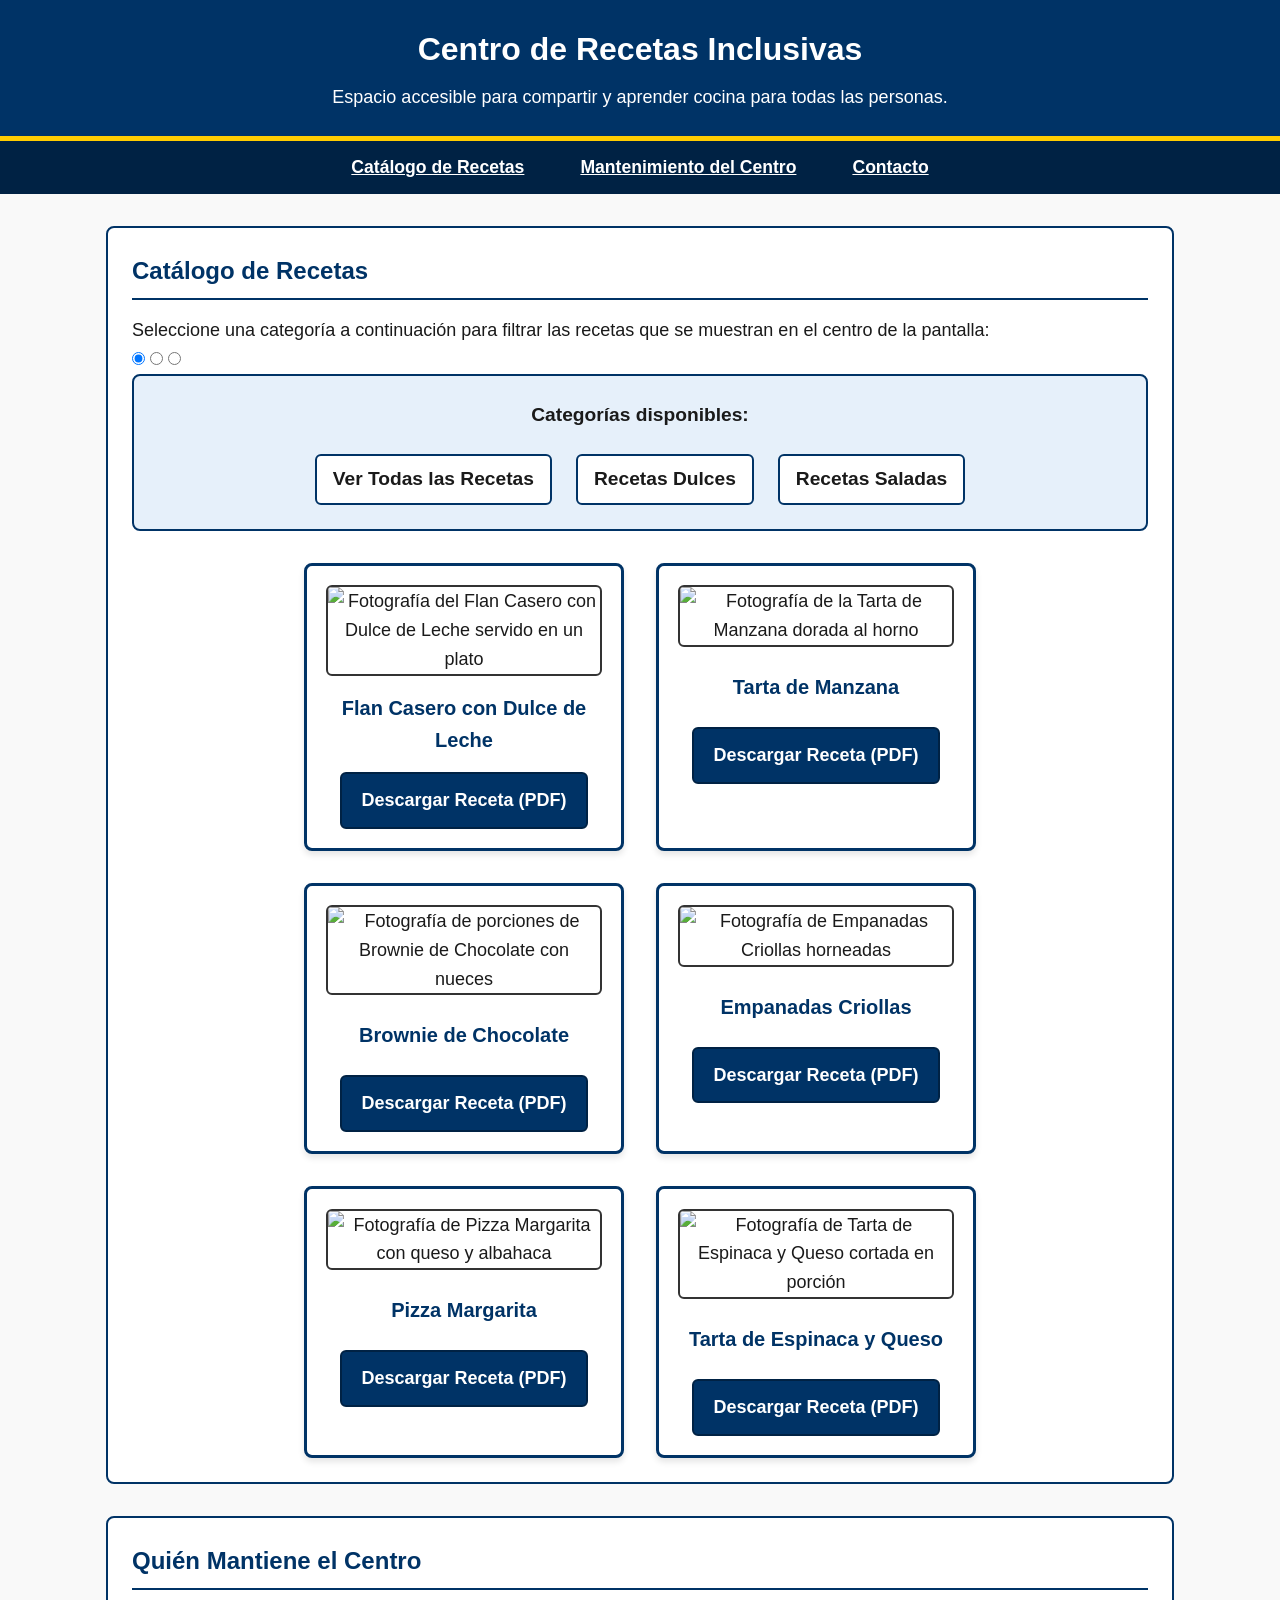
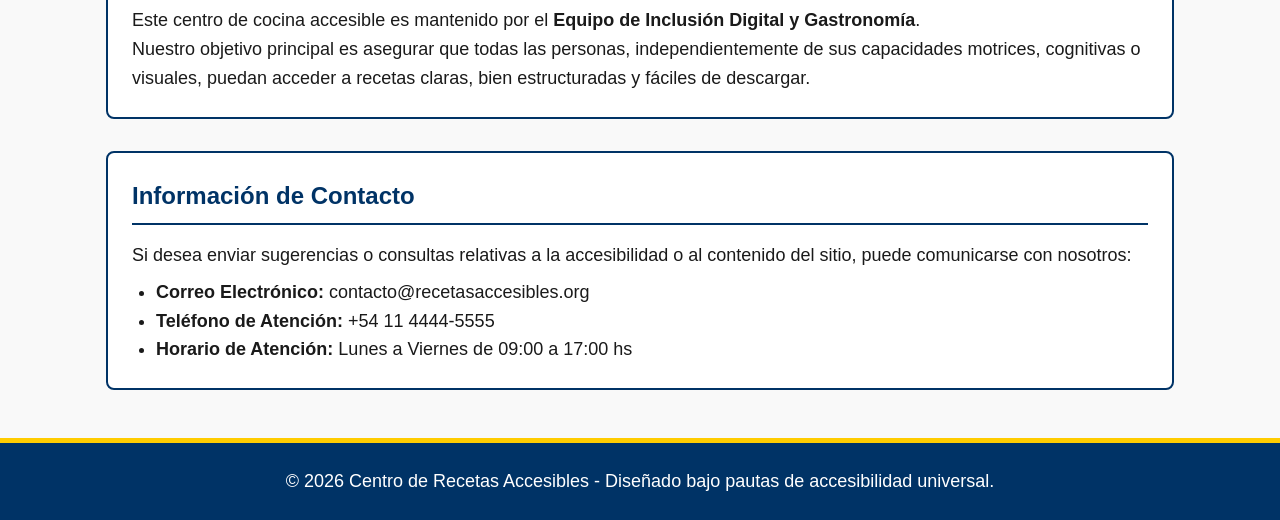
==== index.html @ 1998e4e5 "Add files via upload" ====
<!DOCTYPE html>
<html lang="es">
<head>
    <meta charset="UTF-8">
    <meta name="viewport" content="width=device-width, initial-scale=1.0">
    <title>Centro Accesible de Recetas de Cocina</title>
    <link rel="stylesheet" href="estilosIA.css">
</head>
<body>

    <!-- Encabezado Principal -->
    <header class="header-main" role="banner">
        <h1>Centro de Recetas Inclusivas</h1>
        <p>Espacio accesible para compartir y aprender cocina para todas las personas.</p>
    </header>

    <!-- Barra de Navegación con enlaces internos -->
    <nav class="nav-bar" aria-label="Navegación principal">
        <ul class="nav-list">
            <li><a href="#catalogo" class="nav-link">Catálogo de Recetas</a></li>
            <li><a href="#mantenimiento" class="nav-link">Mantenimiento del Centro</a></li>
            <li><a href="#contacto" class="nav-link">Contacto</a></li>
        </ul>
    </nav>

    <!-- Contenido Principal -->
    <main class="main-container" id="contenido-principal">

        <!-- Sección Catálogo con interacción estática Pure CSS -->
        <section id="catalogo" class="section-block">
            <h2 class="section-title">Catálogo de Recetas</h2>
            
            <p>Seleccione una categoría a continuación para filtrar las recetas que se muestran en el centro de la pantalla:</p>

            <!-- Inputs de radio para control estático en CSS -->
            <input type="radio" id="cat-todas" name="categoria" class="visually-hidden" checked>
            <input type="radio" id="cat-dulces" name="categoria" class="visually-hidden">
            <input type="radio" id="cat-saladas" name="categoria" class="visually-hidden">

            <!-- Panel Visually Controllable por Teclado/Mouse -->
            <div class="filter-container" aria-label="Selección de categoría de recetas">
                <fieldset style="border:none;">
                    <legend style="font-weight:bold; font-size: 1.2rem; margin-bottom: 0.5rem;">Categorías disponibles:</legend>
                    <div class="filter-group">
                        <label for="cat-todas" class="radio-label">
                            Ver Todas las Recetas
                        </label>
                        <label for="cat-dulces" class="radio-label">
                            Recetas Dulces
                        </label>
                        <label for="cat-saladas" class="radio-label">
                            Recetas Saladas
                        </label>
                    </div>
                </fieldset>
            </div>

            <!-- Grilla centrada de Recetas -->
            <div class="recipes-grid">

                <!-- RECETA 1 (Dulce) -->
                <article class="recipe-card dulce">
                    <img src="imagenes/receta1.png" alt="Fotografía del Flan Casero con Dulce de Leche servido en un plato" class="recipe-image">
                    <h3 class="recipe-name">Flan Casero con Dulce de Leche</h3>
                    <a href="recetarios/receta1.pdf" class="btn-download" download="receta1.pdf" aria-label="Descargar receta completa de Flan Casero en formato PDF">
                        Descargar Receta (PDF)
                    </a>
                </article>

                <!-- RECETA 2 (Dulce) -->
                <article class="recipe-card dulce">
                    <img src="imagenes/receta2.png" alt="Fotografía de la Tarta de Manzana dorada al horno" class="recipe-image">
                    <h3 class="recipe-name">Tarta de Manzana</h3>
                    <a href="recetarios/receta2.pdf" class="btn-download" download="receta2.pdf" aria-label="Descargar receta completa de Tarta de Manzana en formato PDF">
                        Descargar Receta (PDF)
                    </a>
                </article>

                <!-- RECETA 3 (Dulce) -->
                <article class="recipe-card dulce">
                    <img src="imagenes/receta3.png" alt="Fotografía de porciones de Brownie de Chocolate con nueces" class="recipe-image">
                    <h3 class="recipe-name">Brownie de Chocolate</h3>
                    <a href="recetarios/receta3.pdf" class="btn-download" download="receta3.pdf" aria-label="Descargar receta completa de Brownie de Chocolate en formato PDF">
                        Descargar Receta (PDF)
                    </a>
                </article>

                <!-- RECETA 4 (Salada) -->
                <article class="recipe-card salada">
                    <img src="imagenes/receta4.png" alt="Fotografía de Empanadas Criollas horneadas" class="recipe-image">
                    <h3 class="recipe-name">Empanadas Criollas</h3>
                    <a href="recetarios/receta4.pdf" class="btn-download" download="receta4.pdf" aria-label="Descargar receta completa de Empanadas Criollas en formato PDF">
                        Descargar Receta (PDF)
                    </a>
                </article>

                <!-- RECETA 5 (Salada) -->
                <article class="recipe-card salada">
                    <img src="imagenes/receta5.png" alt="Fotografía de Pizza Margarita con queso y albahaca" class="recipe-image">
                    <h3 class="recipe-name">Pizza Margarita</h3>
                    <a href="recetarios/receta5.pdf" class="btn-download" download="receta5.pdf" aria-label="Descargar receta completa de Pizza Margarita en formato PDF">
                        Descargar Receta (PDF)
                    </a>
                </article>

                <!-- RECETA 6 (Salada) -->
                <article class="recipe-card salada">
                    <img src="imagenes/receta6.png" alt="Fotografía de Tarta de Espinaca y Queso cortada en porción" class="recipe-image">
                    <h3 class="recipe-name">Tarta de Espinaca y Queso</h3>
                    <a href="recetarios/receta6.pdf" class="btn-download" download="receta6.pdf" aria-label="Descargar receta completa de Tarta de Espinaca en formato PDF">
                        Descargar Receta (PDF)
                    </a>
                </article>

            </div>
        </section>

        <!-- Sección Información de Mantenimiento -->
        <section id="mantenimiento" class="section-block">
            <h2 class="section-title">Quién Mantiene el Centro</h2>
            <p>Este centro de cocina accesible es mantenido por el <strong>Equipo de Inclusión Digital y Gastronomía</strong>.</p>
            <p>Nuestro objetivo principal es asegurar que todas las personas, independientemente de sus capacidades motrices, cognitivas o visuales, puedan acceder a recetas claras, bien estructuradas y fáciles de descargar.</p>
        </section>

        <!-- Sección Información de Contacto -->
        <section id="contacto" class="section-block">
            <h2 class="section-title">Información de Contacto</h2>
            <p>Si desea enviar sugerencias o consultas relativas a la accesibilidad o al contenido del sitio, puede comunicarse con nosotros:</p>
            <ul style="margin-top: 0.5rem; margin-left: 1.5rem;">
                <li><strong>Correo Electrónico:</strong> contacto@recetasaccesibles.org</li>
                <li><strong>Teléfono de Atención:</strong> +54 11 4444-5555</li>
                <li><strong>Horario de Atención:</strong> Lunes a Viernes de 09:00 a 17:00 hs</li>
            </ul>
        </section>

    </main>

    <!-- Pie de Página -->
    <footer class="footer-main">
        <p>&copy; 2026 Centro de Recetas Accesibles - Diseñado bajo pautas de accesibilidad universal.</p>
    </footer>

</body>
</html>
---- estilosIA.css ----
/* 
   estilosIA.css
   Diseño Accesible y Responsivo para Centro de Recetas
   Paleta accesible: Azul Marino Oscuro (#003366), Amarillo Cálido (#FFCC00), Fondo (#F9F9F9), Texto (#1A1A1A)
*/

/* Reset e Identificación Global */
* {
    box-sizing: border-box;
    margin: 0;
    padding: 0;
}

body {
    font-family: Arial, Helvetica, sans-serif;
    line-height: 1.6;
    background-color: #f9f9f9;
    color: #1a1a1a;
    font-size: 18px; /* Tamaño accesible para fácil lectura */
}

/* Indicadores de Foco para Discapacidades Motrices / Navegación por Teclado */
a:focus, button:focus, input:focus, select:focus, summary:focus {
    outline: 4px solid #ffcc00 !important;
    outline-offset: 3px !important;
}

/* Encabezado Principal */
.header-main {
    background-color: #003366;
    color: #ffffff;
    padding: 1.5rem 1rem;
    text-align: center;
    border-bottom: 5px solid #ffcc00;
}

.header-main h1 {
    font-size: 2rem;
    margin-bottom: 0.5rem;
}

/* Barra de Navegación */
.nav-bar {
    background-color: #002244;
    padding: 0.75rem;
}

.nav-list {
    list-style: none;
    display: flex;
    justify-content: center;
    flex-wrap: wrap;
    gap: 1.5rem;
}

.nav-link {
    color: #ffffff;
    text-decoration: underline;
    font-weight: bold;
    font-size: 1.1rem;
    padding: 0.5rem 1rem;
    border-radius: 4px;
}

.nav-link:hover {
    background-color: #ffcc00;
    color: #002244;
    text-decoration: none;
}

/* Contenido Principal */
.main-container {
    max-width: 1100px;
    margin: 2rem auto;
    padding: 0 1rem;
}

.section-block {
    background-color: #ffffff;
    border: 2px solid #003366;
    border-radius: 8px;
    padding: 1.5rem;
    margin-bottom: 2rem;
}

.section-title {
    color: #003366;
    font-size: 1.5rem;
    margin-bottom: 1rem;
    border-bottom: 2px solid #003366;
    padding-bottom: 0.5rem;
}

/* Controles de Filtrado Estático */
.filter-container {
    background-color: #e6f0fa;
    border: 2px solid #003366;
    border-radius: 8px;
    padding: 1.5rem;
    margin-bottom: 2rem;
    text-align: center;
}

.filter-group {
    margin-top: 1rem;
    display: flex;
    justify-content: center;
    gap: 1.5rem;
    flex-wrap: wrap;
}

.radio-label {
    font-weight: bold;
    font-size: 1.2rem;
    cursor: pointer;
    padding: 0.5rem 1rem;
    background-color: #ffffff;
    border: 2px solid #003366;
    border-radius: 6px;
    display: flex;
    align-items: center;
    gap: 0.5rem;
}

.radio-label input[type="radio"] {
    width: 20px;
    height: 20px;
    accent-color: #003366;
}

/* Cuadrícula de Recetas */
.recipes-grid {
    display: flex;
    flex-wrap: wrap;
    gap: 2rem;
    justify-content: center;
}

/* Tarjeta de Receta Encuadrada */
.recipe-card {
    background-color: #ffffff;
    border: 3px solid #003366; /* Borde específico solicitado */
    border-radius: 8px;
    padding: 1.2rem; /* Relleno armónico */
    width: 100%;
    max-width: 320px;
    display: flex;
    flex-direction: column;
    align-items: center;
    text-align: center;
    box-shadow: 0 4px 6px rgba(0,0,0,0.1);
}

.recipe-image {
    width: 100%;
    height: auto;
    max-height: 200px;
    object-fit: cover;
    border: 2px solid #333333;
    border-radius: 6px;
    margin-bottom: 1rem;
}

.recipe-name {
    font-size: 1.25rem;
    color: #003366;
    margin-bottom: 1rem;
    min-height: 3rem;
    display: flex;
    align-items: center;
}

.btn-download {
    display: inline-block;
    background-color: #003366;
    color: #ffffff;
    font-weight: bold;
    padding: 0.75rem 1.2rem;
    text-decoration: none;
    border-radius: 6px;
    border: 2px solid #002244;
    transition: background-color 0.2s;
}

.btn-download:hover {
    background-color: #ffcc00;
    color: #002244;
}

/* Lógica Estática CSS de Selección/Filtrado usando :checked e ~ */
#cat-todas:checked ~ .recipes-grid .recipe-card {
    display: flex;
}

#cat-dulces:checked ~ .recipes-grid .recipe-card {
    display: none;
}
#cat-dulces:checked ~ .recipes-grid .recipe-card.dulce {
    display: flex;
}

#cat-saladas:checked ~ .recipes-grid .recipe-card {
    display: none;
}
#cat-saladas:checked ~ .recipes-grid .recipe-card.salada {
    display: flex;
}

/* Pie de Página */
.footer-main {
    background-color: #003366;
    color: #ffffff;
    text-align: center;
    padding: 1.5rem 1rem;
    margin-top: 3rem;
    border-top: 5px solid #ffcc00;
}

/* Adaptabilidad Responsiva */
@media (max-width: 768px) {
    .nav-list {
        flex-direction: column;
        align-items: center;
        gap: 0.5rem;
    }
    
    .filter-group {
        flex-direction: column;
        align-items: stretch;
    }
    
    .recipe-card {
        max-width: 100%;
    }
}
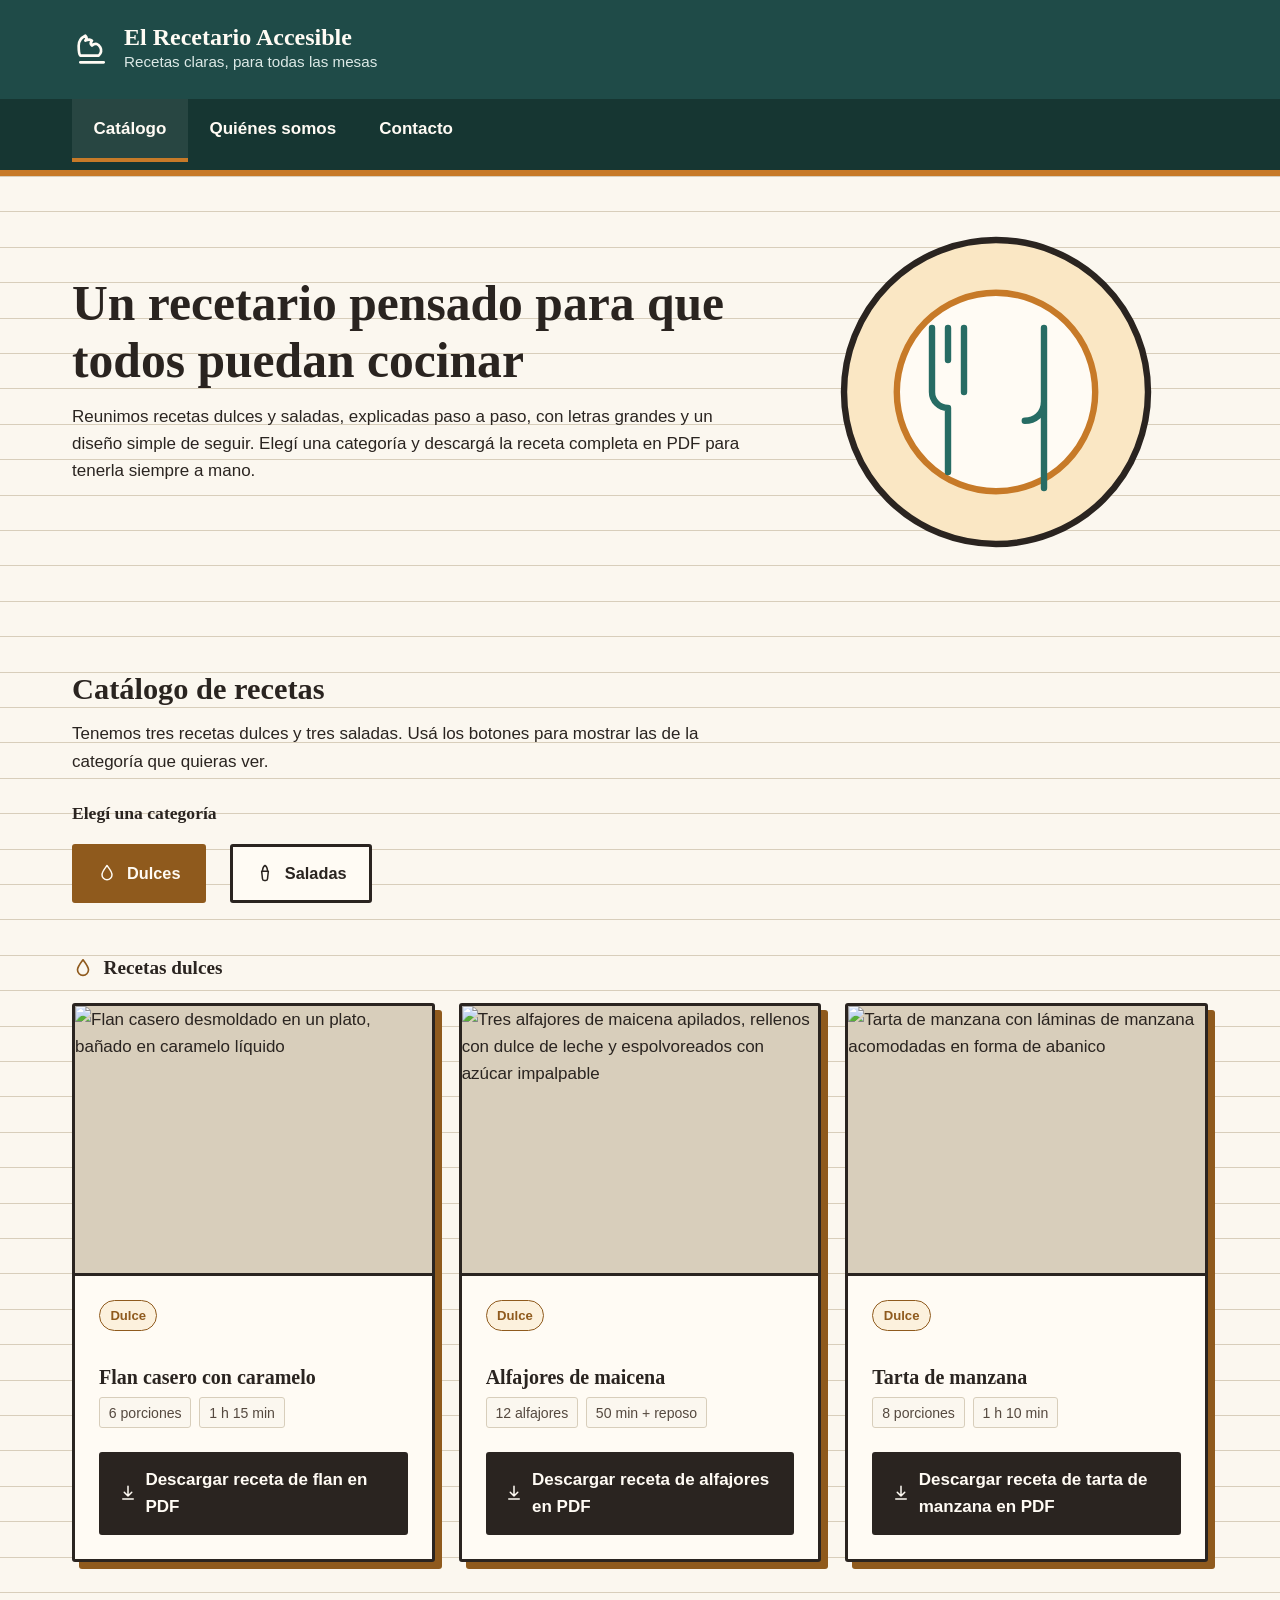
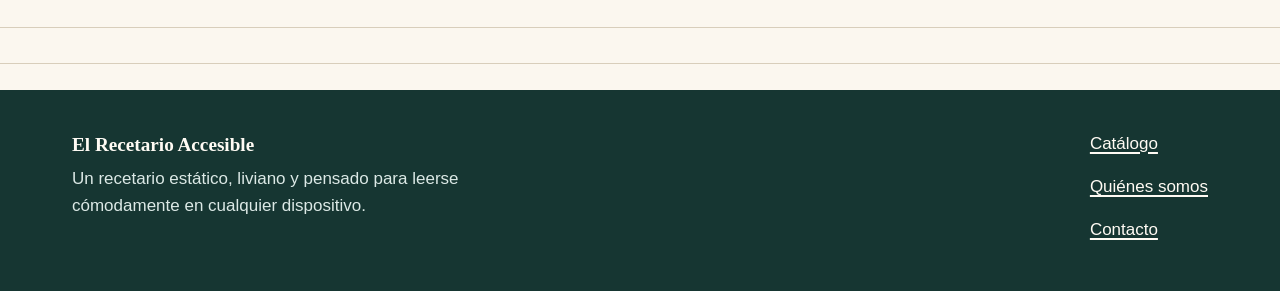
==== commit 516b76b6: "Add files via upload" ====
--- a/index.html
+++ b/index.html
@@ -1,144 +1,250 @@
 <!DOCTYPE html>
 <html lang="es">
 <head>
-    <meta charset="UTF-8">
-    <meta name="viewport" content="width=device-width, initial-scale=1.0">
-    <title>Centro Accesible de Recetas de Cocina</title>
-    <link rel="stylesheet" href="estilosIA.css">
+<meta charset="UTF-8">
+<meta name="viewport" content="width=device-width, initial-scale=1">
+<title>Catálogo de recetas — El Recetario Accesible</title>
+<meta name="description" content="Explorá recetas dulces y saladas paso a paso, con imagen y PDF descargable para cada una.">
+<link rel="preconnect" href="https://fonts.googleapis.com">
+<link rel="preconnect" href="https://fonts.gstatic.com" crossorigin>
+<link href="https://fonts.googleapis.com/css2?family=Fraunces:opsz,wght@9..144,600;9..144,700&family=Inter:wght@400;500;600;700&display=swap" rel="stylesheet">
+<link rel="stylesheet" href="estilosIA.css">
 </head>
 <body>
 
-    <!-- Encabezado Principal -->
-    <header class="header-main" role="banner">
-        <h1>Centro de Recetas Inclusivas</h1>
-        <p>Espacio accesible para compartir y aprender cocina para todas las personas.</p>
-    </header>
-
-    <!-- Barra de Navegación con enlaces internos -->
-    <nav class="nav-bar" aria-label="Navegación principal">
-        <ul class="nav-list">
-            <li><a href="#catalogo" class="nav-link">Catálogo de Recetas</a></li>
-            <li><a href="#mantenimiento" class="nav-link">Mantenimiento del Centro</a></li>
-            <li><a href="#contacto" class="nav-link">Contacto</a></li>
-        </ul>
-    </nav>
-
-    <!-- Contenido Principal -->
-    <main class="main-container" id="contenido-principal">
-
-        <!-- Sección Catálogo con interacción estática Pure CSS -->
-        <section id="catalogo" class="section-block">
-            <h2 class="section-title">Catálogo de Recetas</h2>
-            
-            <p>Seleccione una categoría a continuación para filtrar las recetas que se muestran en el centro de la pantalla:</p>
-
-            <!-- Inputs de radio para control estático en CSS -->
-            <input type="radio" id="cat-todas" name="categoria" class="visually-hidden" checked>
-            <input type="radio" id="cat-dulces" name="categoria" class="visually-hidden">
-            <input type="radio" id="cat-saladas" name="categoria" class="visually-hidden">
-
-            <!-- Panel Visually Controllable por Teclado/Mouse -->
-            <div class="filter-container" aria-label="Selección de categoría de recetas">
-                <fieldset style="border:none;">
-                    <legend style="font-weight:bold; font-size: 1.2rem; margin-bottom: 0.5rem;">Categorías disponibles:</legend>
-                    <div class="filter-group">
-                        <label for="cat-todas" class="radio-label">
-                            Ver Todas las Recetas
-                        </label>
-                        <label for="cat-dulces" class="radio-label">
-                            Recetas Dulces
-                        </label>
-                        <label for="cat-saladas" class="radio-label">
-                            Recetas Saladas
-                        </label>
-                    </div>
-                </fieldset>
-            </div>
-
-            <!-- Grilla centrada de Recetas -->
-            <div class="recipes-grid">
-
-                <!-- RECETA 1 (Dulce) -->
-                <article class="recipe-card dulce">
-                    <img src="imagenes/receta1.png" alt="Fotografía del Flan Casero con Dulce de Leche servido en un plato" class="recipe-image">
-                    <h3 class="recipe-name">Flan Casero con Dulce de Leche</h3>
-                    <a href="recetarios/receta1.pdf" class="btn-download" download="receta1.pdf" aria-label="Descargar receta completa de Flan Casero en formato PDF">
-                        Descargar Receta (PDF)
-                    </a>
-                </article>
-
-                <!-- RECETA 2 (Dulce) -->
-                <article class="recipe-card dulce">
-                    <img src="imagenes/receta2.png" alt="Fotografía de la Tarta de Manzana dorada al horno" class="recipe-image">
-                    <h3 class="recipe-name">Tarta de Manzana</h3>
-                    <a href="recetarios/receta2.pdf" class="btn-download" download="receta2.pdf" aria-label="Descargar receta completa de Tarta de Manzana en formato PDF">
-                        Descargar Receta (PDF)
-                    </a>
-                </article>
-
-                <!-- RECETA 3 (Dulce) -->
-                <article class="recipe-card dulce">
-                    <img src="imagenes/receta3.png" alt="Fotografía de porciones de Brownie de Chocolate con nueces" class="recipe-image">
-                    <h3 class="recipe-name">Brownie de Chocolate</h3>
-                    <a href="recetarios/receta3.pdf" class="btn-download" download="receta3.pdf" aria-label="Descargar receta completa de Brownie de Chocolate en formato PDF">
-                        Descargar Receta (PDF)
-                    </a>
-                </article>
-
-                <!-- RECETA 4 (Salada) -->
-                <article class="recipe-card salada">
-                    <img src="imagenes/receta4.png" alt="Fotografía de Empanadas Criollas horneadas" class="recipe-image">
-                    <h3 class="recipe-name">Empanadas Criollas</h3>
-                    <a href="recetarios/receta4.pdf" class="btn-download" download="receta4.pdf" aria-label="Descargar receta completa de Empanadas Criollas en formato PDF">
-                        Descargar Receta (PDF)
-                    </a>
-                </article>
-
-                <!-- RECETA 5 (Salada) -->
-                <article class="recipe-card salada">
-                    <img src="imagenes/receta5.png" alt="Fotografía de Pizza Margarita con queso y albahaca" class="recipe-image">
-                    <h3 class="recipe-name">Pizza Margarita</h3>
-                    <a href="recetarios/receta5.pdf" class="btn-download" download="receta5.pdf" aria-label="Descargar receta completa de Pizza Margarita en formato PDF">
-                        Descargar Receta (PDF)
-                    </a>
-                </article>
-
-                <!-- RECETA 6 (Salada) -->
-                <article class="recipe-card salada">
-                    <img src="imagenes/receta6.png" alt="Fotografía de Tarta de Espinaca y Queso cortada en porción" class="recipe-image">
-                    <h3 class="recipe-name">Tarta de Espinaca y Queso</h3>
-                    <a href="recetarios/receta6.pdf" class="btn-download" download="receta6.pdf" aria-label="Descargar receta completa de Tarta de Espinaca en formato PDF">
-                        Descargar Receta (PDF)
-                    </a>
-                </article>
-
-            </div>
-        </section>
-
-        <!-- Sección Información de Mantenimiento -->
-        <section id="mantenimiento" class="section-block">
-            <h2 class="section-title">Quién Mantiene el Centro</h2>
-            <p>Este centro de cocina accesible es mantenido por el <strong>Equipo de Inclusión Digital y Gastronomía</strong>.</p>
-            <p>Nuestro objetivo principal es asegurar que todas las personas, independientemente de sus capacidades motrices, cognitivas o visuales, puedan acceder a recetas claras, bien estructuradas y fáciles de descargar.</p>
-        </section>
-
-        <!-- Sección Información de Contacto -->
-        <section id="contacto" class="section-block">
-            <h2 class="section-title">Información de Contacto</h2>
-            <p>Si desea enviar sugerencias o consultas relativas a la accesibilidad o al contenido del sitio, puede comunicarse con nosotros:</p>
-            <ul style="margin-top: 0.5rem; margin-left: 1.5rem;">
-                <li><strong>Correo Electrónico:</strong> contacto@recetasaccesibles.org</li>
-                <li><strong>Teléfono de Atención:</strong> +54 11 4444-5555</li>
-                <li><strong>Horario de Atención:</strong> Lunes a Viernes de 09:00 a 17:00 hs</li>
-            </ul>
-        </section>
-
-    </main>
-
-    <!-- Pie de Página -->
-    <footer class="footer-main">
-        <p>&copy; 2026 Centro de Recetas Accesibles - Diseñado bajo pautas de accesibilidad universal.</p>
-    </footer>
+<a class="enlace-saltar" href="#contenido">Saltar al contenido principal</a>
+
+<header class="encabezado">
+  <div class="contenedor encabezado__contenido">
+    <a class="marca" href="index.html">
+      <svg class="marca__icono" width="40" height="40" viewBox="0 0 24 24" fill="none" aria-hidden="true">
+        <path d="M4 10c0-3 2-5 4-6 1 1 1 2 0 3 2-1 3-1 4 0-1 1-1 2 0 3 2-2 4-1 5 1 1 2 0 4-1 5H5c-1-1-1-4-1-6Z" stroke="currentColor" stroke-width="1.6" stroke-linejoin="round"/>
+        <path d="M5 20h14" stroke="currentColor" stroke-width="1.6" stroke-linecap="round"/>
+      </svg>
+      <span class="marca__texto">
+        <span class="marca__nombre">El Recetario Accesible</span>
+        <span class="marca__eslogan">Recetas claras, para todas las mesas</span>
+      </span>
+    </a>
+  </div>
+  <nav class="nav-principal" aria-label="Navegación principal">
+    <div class="contenedor">
+      <ul class="nav-principal__lista">
+        <li><a class="nav-principal__enlace" href="index.html" aria-current="page">Catálogo</a></li>
+        <li><a class="nav-principal__enlace" href="quienes-somos.html">Quiénes somos</a></li>
+        <li><a class="nav-principal__enlace" href="contacto.html">Contacto</a></li>
+      </ul>
+    </div>
+  </nav>
+</header>
+
+<main id="contenido" class="principal">
+
+  <section class="contenedor hero">
+    <div class="hero__texto">
+      <h1>Un recetario pensado para que todos puedan cocinar</h1>
+      <p>Reunimos recetas dulces y saladas, explicadas paso a paso, con letras grandes y un diseño simple de seguir. Elegí una categoría y descargá la receta completa en PDF para tenerla siempre a mano.</p>
+    </div>
+    <svg class="hero__imagen" viewBox="0 0 220 220" role="img" aria-labelledby="hero-titulo">
+      <title id="hero-titulo">Ilustración de un plato con una cuchara y un tenedor</title>
+      <circle cx="110" cy="110" r="95" fill="#FAE7C4" stroke="#2A2420" stroke-width="4"/>
+      <circle cx="110" cy="110" r="62" fill="#FFFBF4" stroke="#C77A28" stroke-width="4"/>
+      <path d="M70 70v40a10 10 0 0 0 10 10v40M70 70v20M80 70v20M90 70v40" stroke="#276C64" stroke-width="4" stroke-linecap="round" stroke-linejoin="round" fill="none"/>
+      <path d="M140 70v46c0 8-6 12-12 12M140 70v100" stroke="#276C64" stroke-width="4" stroke-linecap="round" stroke-linejoin="round" fill="none"/>
+    </svg>
+  </section>
+
+  <section class="contenedor seccion" aria-labelledby="catalogo-titulo">
+    <div class="seccion__intro">
+      <h2 id="catalogo-titulo">Catálogo de recetas</h2>
+      <p>Tenemos tres recetas dulces y tres saladas. Usá los botones para mostrar las de la categoría que quieras ver.</p>
+    </div>
+
+    <div class="selector-recetas" role="radiogroup" aria-labelledby="selector-leyenda">
+      <p class="selector-recetas__leyenda" id="selector-leyenda">Elegí una categoría</p>
+
+      <input type="radio" name="categoria" id="filtro-dulces" class="filtro-input" checked>
+      <label for="filtro-dulces" class="filtro-etiqueta filtro-etiqueta--dulce">
+        <svg class="filtro-etiqueta__icono" width="20" height="20" viewBox="0 0 24 24" fill="none" aria-hidden="true">
+          <path d="M12 3c3 4 6 7.5 6 11a6 6 0 1 1-12 0c0-3.5 3-7 6-11Z" stroke="currentColor" stroke-width="1.8" stroke-linejoin="round"/>
+        </svg>
+        Dulces
+      </label>
+
+      <input type="radio" name="categoria" id="filtro-saladas" class="filtro-input">
+      <label for="filtro-saladas" class="filtro-etiqueta filtro-etiqueta--salada">
+        <svg class="filtro-etiqueta__icono" width="20" height="20" viewBox="0 0 24 24" fill="none" aria-hidden="true">
+          <path d="M8 10h8l-1 9a2 2 0 0 1-2 2h-2a2 2 0 0 1-2-2l-1-9Z" stroke="currentColor" stroke-width="1.8" stroke-linejoin="round"/>
+          <path d="M9 10c0-3 1.3-6 3-7 1.7 1 3 4 3 7" stroke="currentColor" stroke-width="1.8" stroke-linejoin="round"/>
+        </svg>
+        Saladas
+      </label>
+
+      <section id="panel-dulces" class="panel-recetas" aria-labelledby="panel-dulces-titulo">
+        <h3 class="panel-recetas__titulo" id="panel-dulces-titulo">
+          <svg width="22" height="22" viewBox="0 0 24 24" fill="none" aria-hidden="true">
+            <path d="M12 3c3 4 6 7.5 6 11a6 6 0 1 1-12 0c0-3.5 3-7 6-11Z" stroke="#8F5A1D" stroke-width="1.8" stroke-linejoin="round"/>
+          </svg>
+          Recetas dulces
+        </h3>
+
+        <div class="grilla-recetas">
+
+          <article class="receta receta--dulce">
+            <div class="receta__imagen-envoltorio">
+              <img class="receta__imagen" src="imagenes/receta1.png" alt="Flan casero desmoldado en un plato, bañado en caramelo líquido">
+            </div>
+            <div class="receta__cuerpo">
+              <p class="receta__etiqueta">Dulce</p>
+              <h4 class="receta__nombre">Flan casero con caramelo</h4>
+              <ul class="receta__datos">
+                <li class="receta__dato">6 porciones</li>
+                <li class="receta__dato">1 h 15 min</li>
+              </ul>
+              <a class="receta__descarga" href="recetarios/receta1.pdf" download>
+                <svg width="18" height="18" viewBox="0 0 24 24" fill="none" aria-hidden="true">
+                  <path d="M12 3v13m0 0-5-5m5 5 5-5M5 20h14" stroke="currentColor" stroke-width="2" stroke-linecap="round" stroke-linejoin="round"/>
+                </svg>
+                Descargar receta de flan en PDF
+              </a>
+            </div>
+          </article>
+
+          <article class="receta receta--dulce">
+            <div class="receta__imagen-envoltorio">
+              <img class="receta__imagen" src="imagenes/receta2.png" alt="Tres alfajores de maicena apilados, rellenos con dulce de leche y espolvoreados con azúcar impalpable">
+            </div>
+            <div class="receta__cuerpo">
+              <p class="receta__etiqueta">Dulce</p>
+              <h4 class="receta__nombre">Alfajores de maicena</h4>
+              <ul class="receta__datos">
+                <li class="receta__dato">12 alfajores</li>
+                <li class="receta__dato">50 min + reposo</li>
+              </ul>
+              <a class="receta__descarga" href="recetarios/receta2.pdf" download>
+                <svg width="18" height="18" viewBox="0 0 24 24" fill="none" aria-hidden="true">
+                  <path d="M12 3v13m0 0-5-5m5 5 5-5M5 20h14" stroke="currentColor" stroke-width="2" stroke-linecap="round" stroke-linejoin="round"/>
+                </svg>
+                Descargar receta de alfajores en PDF
+              </a>
+            </div>
+          </article>
+
+          <article class="receta receta--dulce">
+            <div class="receta__imagen-envoltorio">
+              <img class="receta__imagen" src="imagenes/receta3.png" alt="Tarta de manzana con láminas de manzana acomodadas en forma de abanico">
+            </div>
+            <div class="receta__cuerpo">
+              <p class="receta__etiqueta">Dulce</p>
+              <h4 class="receta__nombre">Tarta de manzana</h4>
+              <ul class="receta__datos">
+                <li class="receta__dato">8 porciones</li>
+                <li class="receta__dato">1 h 10 min</li>
+              </ul>
+              <a class="receta__descarga" href="recetarios/receta3.pdf" download>
+                <svg width="18" height="18" viewBox="0 0 24 24" fill="none" aria-hidden="true">
+                  <path d="M12 3v13m0 0-5-5m5 5 5-5M5 20h14" stroke="currentColor" stroke-width="2" stroke-linecap="round" stroke-linejoin="round"/>
+                </svg>
+                Descargar receta de tarta de manzana en PDF
+              </a>
+            </div>
+          </article>
+
+        </div>
+      </section>
+
+      <section id="panel-saladas" class="panel-recetas" aria-labelledby="panel-saladas-titulo">
+        <h3 class="panel-recetas__titulo" id="panel-saladas-titulo">
+          <svg width="22" height="22" viewBox="0 0 24 24" fill="none" aria-hidden="true">
+            <path d="M8 10h8l-1 9a2 2 0 0 1-2 2h-2a2 2 0 0 1-2-2l-1-9Z" stroke="#163F3A" stroke-width="1.8" stroke-linejoin="round"/>
+            <path d="M9 10c0-3 1.3-6 3-7 1.7 1 3 4 3 7" stroke="#163F3A" stroke-width="1.8" stroke-linejoin="round"/>
+          </svg>
+          Recetas saladas
+        </h3>
+
+        <div class="grilla-recetas">
+
+          <article class="receta receta--salada">
+            <div class="receta__imagen-envoltorio">
+              <img class="receta__imagen" src="imagenes/receta4.png" alt="Tres empanadas de carne con el repulgue trenzado a la vista, servidas en un plato">
+            </div>
+            <div class="receta__cuerpo">
+              <p class="receta__etiqueta">Salada</p>
+              <h4 class="receta__nombre">Empanadas de carne</h4>
+              <ul class="receta__datos">
+                <li class="receta__dato">18 empanadas</li>
+                <li class="receta__dato">1 h 30 min</li>
+              </ul>
+              <a class="receta__descarga" href="recetarios/receta4.pdf" download>
+                <svg width="18" height="18" viewBox="0 0 24 24" fill="none" aria-hidden="true">
+                  <path d="M12 3v13m0 0-5-5m5 5 5-5M5 20h14" stroke="currentColor" stroke-width="2" stroke-linecap="round" stroke-linejoin="round"/>
+                </svg>
+                Descargar receta de empanadas en PDF
+              </a>
+            </div>
+          </article>
+
+          <article class="receta receta--salada">
+            <div class="receta__imagen-envoltorio">
+              <img class="receta__imagen" src="imagenes/receta5.png" alt="Tarta de verduras vista desde arriba, con trozos de verduras de colores sobre la masa">
+            </div>
+            <div class="receta__cuerpo">
+              <p class="receta__etiqueta">Salada</p>
+              <h4 class="receta__nombre">Tarta de verduras</h4>
+              <ul class="receta__datos">
+                <li class="receta__dato">6 porciones</li>
+                <li class="receta__dato">55 min</li>
+              </ul>
+              <a class="receta__descarga" href="recetarios/receta5.pdf" download>
+                <svg width="18" height="18" viewBox="0 0 24 24" fill="none" aria-hidden="true">
+                  <path d="M12 3v13m0 0-5-5m5 5 5-5M5 20h14" stroke="currentColor" stroke-width="2" stroke-linecap="round" stroke-linejoin="round"/>
+                </svg>
+                Descargar receta de tarta de verduras en PDF
+              </a>
+            </div>
+          </article>
+
+          <article class="receta receta--salada">
+            <div class="receta__imagen-envoltorio">
+              <img class="receta__imagen" src="imagenes/receta6.png" alt="Milanesa a la napolitana gratinada, con salsa de tomate y queso derretido por encima">
+            </div>
+            <div class="receta__cuerpo">
+              <p class="receta__etiqueta">Salada</p>
+              <h4 class="receta__nombre">Milanesas a la napolitana</h4>
+              <ul class="receta__datos">
+                <li class="receta__dato">4 porciones</li>
+                <li class="receta__dato">45 min</li>
+              </ul>
+              <a class="receta__descarga" href="recetarios/receta6.pdf" download>
+                <svg width="18" height="18" viewBox="0 0 24 24" fill="none" aria-hidden="true">
+                  <path d="M12 3v13m0 0-5-5m5 5 5-5M5 20h14" stroke="currentColor" stroke-width="2" stroke-linecap="round" stroke-linejoin="round"/>
+                </svg>
+                Descargar receta de milanesa napolitana en PDF
+              </a>
+            </div>
+          </article>
+
+        </div>
+      </section>
+
+    </div>
+  </section>
+
+</main>
+
+<footer class="pie">
+  <div class="contenedor pie__contenido">
+    <div>
+      <p class="pie__nombre">El Recetario Accesible</p>
+      <p class="pie__texto">Un recetario estático, liviano y pensado para leerse cómodamente en cualquier dispositivo.</p>
+    </div>
+    <ul class="pie__enlaces">
+      <li><a href="index.html">Catálogo</a></li>
+      <li><a href="quienes-somos.html">Quiénes somos</a></li>
+      <li><a href="contacto.html">Contacto</a></li>
+    </ul>
+  </div>
+</footer>
 
 </body>
 </html>
--- a/estilosIA.css
+++ b/estilosIA.css
@@ -1,235 +1,600 @@
-/* 
-   estilosIA.css
-   Diseño Accesible y Responsivo para Centro de Recetas
-   Paleta accesible: Azul Marino Oscuro (#003366), Amarillo Cálido (#FFCC00), Fondo (#F9F9F9), Texto (#1A1A1A)
-*/
-
-/* Reset e Identificación Global */
-* {
-    box-sizing: border-box;
-    margin: 0;
-    padding: 0;
+/* =========================================================
+   El Recetario Accesible — estilosIA.css
+   Hoja de estilos única del sitio.
+   ========================================================= */
+
+/* ---------- 1. Tokens de diseño ---------- */
+:root {
+  /* Colores base */
+  --color-fondo: #FBF7EF;
+  --color-superficie: #FFFBF4;
+  --color-tinta: #2A2420;
+  --color-tinta-suave: #55493F;
+  --color-borde: #2A2420;
+  --color-borde-suave: #D8CEBB;
+
+  /* Marca / navegación */
+  --color-marca: #1F4B48;
+  --color-marca-oscuro: #163632;
+  --color-sobre-marca: #FFFBF4;
+
+  /* Categoría Dulce (ámbar) — el tono claro solo se usa como relleno,
+     nunca como texto, para mantener el contraste. */
+  --color-dulce: #C77A28;
+  --color-dulce-oscuro: #8F5A1D;
+  --color-dulce-fondo: #FAE7C4;
+  --color-dulce-fondo-suave: #FCF1DD;
+
+  /* Categoría Salada (verde azulado) */
+  --color-salada: #276C64;
+  --color-salada-oscuro: #163F3A;
+  --color-salada-fondo: #D6E9E3;
+  --color-salada-fondo-suave: #E9F3F0;
+
+  /* Foco y enlaces */
+  --color-foco: #1B4B91;
+  --color-enlace: #1B4B91;
+  --color-enlace-visitado: #5B3A8E;
+
+  /* Tipografía */
+  --fuente-titulos: "Fraunces", Georgia, "Times New Roman", serif;
+  --fuente-texto: "Inter", "Segoe UI", Helvetica, Arial, sans-serif;
+
+  /* Escala espacial */
+  --espacio-xs: 0.5rem;
+  --espacio-s: 0.85rem;
+  --espacio-m: 1.5rem;
+  --espacio-l: 2.5rem;
+  --espacio-xl: 4rem;
+
+  /* Bordes y sombras (sombra dura, sin desenfoque: parte de la identidad visual) */
+  --radio-borde: 3px;
+  --sombra-dura: 7px 7px 0 var(--color-tinta);
+  --grosor-borde: 2px;
+  --grosor-borde-grueso: 3px;
+
+  --ancho-contenido: 74rem;
+  --ancho-lectura: 42rem;
+}
+
+/* ---------- 2. Reinicio simple y accesible ---------- */
+*, *::before, *::after { box-sizing: border-box; }
+
+html {
+  /* Sin tamaño fijo en px: respeta el zoom y la configuración del usuario */
+  font-size: 100%;
+  scroll-behavior: smooth;
+}
+
+@media (prefers-reduced-motion: reduce) {
+  html { scroll-behavior: auto; }
+  *, *::before, *::after {
+    animation-duration: 0.001ms !important;
+    animation-iteration-count: 1 !important;
+    transition-duration: 0.001ms !important;
+    scroll-behavior: auto !important;
+  }
 }
 
 body {
-    font-family: Arial, Helvetica, sans-serif;
-    line-height: 1.6;
-    background-color: #f9f9f9;
-    color: #1a1a1a;
-    font-size: 18px; /* Tamaño accesible para fácil lectura */
-}
-
-/* Indicadores de Foco para Discapacidades Motrices / Navegación por Teclado */
-a:focus, button:focus, input:focus, select:focus, summary:focus {
-    outline: 4px solid #ffcc00 !important;
-    outline-offset: 3px !important;
-}
-
-/* Encabezado Principal */
-.header-main {
-    background-color: #003366;
-    color: #ffffff;
-    padding: 1.5rem 1rem;
-    text-align: center;
-    border-bottom: 5px solid #ffcc00;
-}
-
-.header-main h1 {
-    font-size: 2rem;
-    margin-bottom: 0.5rem;
-}
-
-/* Barra de Navegación */
-.nav-bar {
-    background-color: #002244;
-    padding: 0.75rem;
-}
-
-.nav-list {
-    list-style: none;
-    display: flex;
-    justify-content: center;
-    flex-wrap: wrap;
-    gap: 1.5rem;
-}
-
-.nav-link {
-    color: #ffffff;
-    text-decoration: underline;
-    font-weight: bold;
-    font-size: 1.1rem;
-    padding: 0.5rem 1rem;
-    border-radius: 4px;
-}
-
-.nav-link:hover {
-    background-color: #ffcc00;
-    color: #002244;
-    text-decoration: none;
-}
-
-/* Contenido Principal */
-.main-container {
-    max-width: 1100px;
-    margin: 2rem auto;
-    padding: 0 1rem;
-}
-
-.section-block {
-    background-color: #ffffff;
-    border: 2px solid #003366;
-    border-radius: 8px;
-    padding: 1.5rem;
-    margin-bottom: 2rem;
-}
-
-.section-title {
-    color: #003366;
-    font-size: 1.5rem;
-    margin-bottom: 1rem;
-    border-bottom: 2px solid #003366;
-    padding-bottom: 0.5rem;
-}
-
-/* Controles de Filtrado Estático */
-.filter-container {
-    background-color: #e6f0fa;
-    border: 2px solid #003366;
-    border-radius: 8px;
-    padding: 1.5rem;
-    margin-bottom: 2rem;
-    text-align: center;
-}
-
-.filter-group {
-    margin-top: 1rem;
-    display: flex;
-    justify-content: center;
-    gap: 1.5rem;
-    flex-wrap: wrap;
-}
-
-.radio-label {
-    font-weight: bold;
-    font-size: 1.2rem;
-    cursor: pointer;
-    padding: 0.5rem 1rem;
-    background-color: #ffffff;
-    border: 2px solid #003366;
-    border-radius: 6px;
-    display: flex;
-    align-items: center;
-    gap: 0.5rem;
-}
-
-.radio-label input[type="radio"] {
-    width: 20px;
-    height: 20px;
-    accent-color: #003366;
-}
-
-/* Cuadrícula de Recetas */
-.recipes-grid {
-    display: flex;
-    flex-wrap: wrap;
-    gap: 2rem;
-    justify-content: center;
-}
-
-/* Tarjeta de Receta Encuadrada */
-.recipe-card {
-    background-color: #ffffff;
-    border: 3px solid #003366; /* Borde específico solicitado */
-    border-radius: 8px;
-    padding: 1.2rem; /* Relleno armónico */
-    width: 100%;
-    max-width: 320px;
-    display: flex;
-    flex-direction: column;
-    align-items: center;
-    text-align: center;
-    box-shadow: 0 4px 6px rgba(0,0,0,0.1);
-}
-
-.recipe-image {
-    width: 100%;
-    height: auto;
-    max-height: 200px;
-    object-fit: cover;
-    border: 2px solid #333333;
-    border-radius: 6px;
-    margin-bottom: 1rem;
-}
-
-.recipe-name {
-    font-size: 1.25rem;
-    color: #003366;
-    margin-bottom: 1rem;
-    min-height: 3rem;
-    display: flex;
-    align-items: center;
-}
-
-.btn-download {
-    display: inline-block;
-    background-color: #003366;
-    color: #ffffff;
-    font-weight: bold;
-    padding: 0.75rem 1.2rem;
-    text-decoration: none;
-    border-radius: 6px;
-    border: 2px solid #002244;
-    transition: background-color 0.2s;
-}
-
-.btn-download:hover {
-    background-color: #ffcc00;
-    color: #002244;
-}
-
-/* Lógica Estática CSS de Selección/Filtrado usando :checked e ~ */
-#cat-todas:checked ~ .recipes-grid .recipe-card {
-    display: flex;
-}
-
-#cat-dulces:checked ~ .recipes-grid .recipe-card {
-    display: none;
-}
-#cat-dulces:checked ~ .recipes-grid .recipe-card.dulce {
-    display: flex;
-}
-
-#cat-saladas:checked ~ .recipes-grid .recipe-card {
-    display: none;
-}
-#cat-saladas:checked ~ .recipes-grid .recipe-card.salada {
-    display: flex;
-}
-
-/* Pie de Página */
-.footer-main {
-    background-color: #003366;
-    color: #ffffff;
-    text-align: center;
-    padding: 1.5rem 1rem;
-    margin-top: 3rem;
-    border-top: 5px solid #ffcc00;
-}
-
-/* Adaptabilidad Responsiva */
-@media (max-width: 768px) {
-    .nav-list {
-        flex-direction: column;
-        align-items: center;
-        gap: 0.5rem;
-    }
-    
-    .filter-group {
-        flex-direction: column;
-        align-items: stretch;
-    }
-    
-    .recipe-card {
-        max-width: 100%;
-    }
-}
+  margin: 0;
+  background-color: var(--color-fondo);
+  background-image:
+    repeating-linear-gradient(
+      to bottom,
+      transparent 0,
+      transparent 2.15rem,
+      var(--color-borde-suave) 2.15rem,
+      var(--color-borde-suave) calc(2.15rem + 1px)
+    );
+  background-attachment: local;
+  color: var(--color-tinta);
+  font-family: var(--fuente-texto);
+  font-size: 1.0625rem;
+  line-height: 1.6;
+  min-height: 100vh;
+  display: flex;
+  flex-direction: column;
+}
+
+img { max-width: 100%; display: block; }
+
+h1, h2, h3, h4 {
+  font-family: var(--fuente-titulos);
+  color: var(--color-tinta);
+  line-height: 1.15;
+  font-weight: 600;
+  margin: 0 0 var(--espacio-s);
+}
+
+h1 { font-size: clamp(2rem, 1.5rem + 2vw, 3.1rem); font-weight: 700; }
+h2 { font-size: clamp(1.4rem, 1.2rem + 1vw, 1.9rem); }
+h3 { font-size: 1.2rem; }
+
+p { margin: 0 0 var(--espacio-m); }
+
+a {
+  color: var(--color-enlace);
+  text-decoration-thickness: 2px;
+  text-underline-offset: 3px;
+}
+a:visited { color: var(--color-enlace-visitado); }
+a:hover { text-decoration-thickness: 3px; }
+
+ul, ol { padding-left: 1.3rem; }
+li { margin-bottom: var(--espacio-xs); }
+
+/* ---------- 3. Foco visible en todo el sitio ---------- */
+a:focus-visible,
+button:focus-visible,
+input:focus-visible,
+.filtro-input:focus-visible + .filtro-etiqueta,
+[tabindex]:focus-visible {
+  outline: 3px solid var(--color-foco);
+  outline-offset: 3px;
+  border-radius: 2px;
+}
+
+/* ---------- 4. Utilidades ---------- */
+.visualmente-oculto {
+  position: absolute;
+  width: 1px;
+  height: 1px;
+  padding: 0;
+  margin: -1px;
+  overflow: hidden;
+  clip: rect(0, 0, 0, 0);
+  white-space: nowrap;
+  border: 0;
+}
+
+.enlace-saltar {
+  position: absolute;
+  left: var(--espacio-m);
+  top: -4rem;
+  background: var(--color-marca);
+  color: var(--color-sobre-marca);
+  padding: 0.85rem 1.3rem;
+  border-radius: var(--radio-borde);
+  font-weight: 600;
+  z-index: 100;
+  transition: top 0.15s ease-out;
+}
+.enlace-saltar:focus {
+  top: var(--espacio-m);
+}
+
+.contenedor {
+  width: 100%;
+  max-width: var(--ancho-contenido);
+  margin-inline: auto;
+  padding-inline: var(--espacio-m);
+}
+
+/* ---------- 5. Encabezado ---------- */
+.encabezado {
+  background-color: var(--color-marca);
+  color: var(--color-sobre-marca);
+  border-bottom: 6px solid var(--color-dulce);
+}
+
+.encabezado__contenido {
+  padding-block: var(--espacio-m);
+  display: flex;
+  flex-wrap: wrap;
+  align-items: center;
+  gap: var(--espacio-m);
+  justify-content: space-between;
+}
+
+.marca {
+  display: flex;
+  align-items: center;
+  gap: 0.75rem;
+  text-decoration: none;
+  color: var(--color-sobre-marca);
+}
+.marca:visited { color: var(--color-sobre-marca); }
+
+.marca__icono {
+  flex-shrink: 0;
+}
+
+.marca__texto {
+  display: flex;
+  flex-direction: column;
+}
+
+.marca__nombre {
+  font-family: var(--fuente-titulos);
+  font-size: 1.5rem;
+  font-weight: 700;
+  line-height: 1.1;
+}
+
+.marca__eslogan {
+  font-size: 0.95rem;
+  color: #DCE9E6;
+  font-family: var(--fuente-texto);
+}
+
+/* ---------- 6. Navegación ---------- */
+.nav-principal {
+  background-color: var(--color-marca-oscuro);
+}
+
+.nav-principal__lista {
+  list-style: none;
+  margin: 0;
+  padding: 0;
+  display: flex;
+  flex-wrap: wrap;
+}
+
+.nav-principal__enlace {
+  display: block;
+  color: var(--color-sobre-marca);
+  text-decoration: none;
+  font-weight: 600;
+  padding: 1rem 1.35rem;
+  min-height: 44px;
+  border-bottom: 4px solid transparent;
+}
+
+.nav-principal__enlace:visited { color: var(--color-sobre-marca); }
+
+.nav-principal__enlace:hover {
+  background-color: rgba(255, 251, 244, 0.12);
+}
+
+.nav-principal__enlace[aria-current="page"] {
+  border-bottom-color: var(--color-dulce);
+  background-color: rgba(255, 251, 244, 0.08);
+}
+
+.nav-principal__enlace:focus-visible {
+  outline-offset: -3px;
+}
+
+/* ---------- 7. Estructura principal ---------- */
+.principal {
+  flex: 1;
+}
+
+.seccion {
+  padding-block: var(--espacio-l);
+}
+
+.seccion__intro {
+  max-width: var(--ancho-lectura);
+}
+
+/* ---------- 8. Héroe del catálogo ---------- */
+.hero {
+  display: flex;
+  flex-wrap: wrap;
+  align-items: center;
+  gap: var(--espacio-l);
+  padding-block: var(--espacio-l);
+}
+
+.hero__texto {
+  flex: 1 1 26rem;
+  max-width: var(--ancho-lectura);
+}
+
+.hero__imagen {
+  flex: 1 1 16rem;
+  max-width: 22rem;
+  margin-inline: auto;
+}
+
+/* ---------- 9. Selector de categoría (radio buttons) ---------- */
+.selector-recetas {
+  display: flex;
+  flex-wrap: wrap;
+  align-items: flex-start;
+  gap: var(--espacio-s) var(--espacio-m);
+  margin-top: var(--espacio-m);
+}
+
+.selector-recetas__leyenda {
+  flex-basis: 100%;
+  font-weight: 700;
+  font-family: var(--fuente-titulos);
+  font-size: 1.1rem;
+  margin-bottom: 0.2rem;
+}
+
+.filtro-input {
+  position: absolute;
+  width: 1px;
+  height: 1px;
+  padding: 0;
+  margin: -1px;
+  overflow: hidden;
+  clip: rect(0, 0, 0, 0);
+  white-space: nowrap;
+  border: 0;
+}
+
+.filtro-etiqueta {
+  display: inline-flex;
+  align-items: center;
+  gap: 0.6rem;
+  cursor: pointer;
+  padding: 0.85rem 1.4rem;
+  min-height: 44px;
+  border: var(--grosor-borde-grueso) solid var(--color-tinta);
+  border-radius: var(--radio-borde);
+  background-color: var(--color-superficie);
+  font-weight: 600;
+  font-size: 1.02rem;
+  user-select: none;
+}
+
+.filtro-etiqueta__icono { flex-shrink: 0; }
+
+.filtro-input:checked + .filtro-etiqueta {
+  color: var(--color-sobre-marca);
+}
+
+#filtro-dulces:checked + .filtro-etiqueta {
+  background-color: var(--color-dulce-oscuro);
+  border-color: var(--color-dulce-oscuro);
+}
+
+#filtro-saladas:checked + .filtro-etiqueta {
+  background-color: var(--color-salada-oscuro);
+  border-color: var(--color-salada-oscuro);
+}
+
+.filtro-etiqueta:hover {
+  background-color: var(--color-borde-suave);
+}
+.filtro-input:checked + .filtro-etiqueta:hover {
+  filter: brightness(1.08);
+}
+
+/* Texto de estado (marcado/no marcado), leído además del color */
+.filtro-etiqueta__estado {
+  font-size: 0.85rem;
+  font-weight: 400;
+  opacity: 0.85;
+}
+
+/* ---------- 10. Paneles de recetas por categoría ---------- */
+.panel-recetas {
+  flex-basis: 100%;
+  display: none;
+  margin-top: var(--espacio-l);
+}
+
+#filtro-dulces:checked ~ #panel-dulces { display: block; }
+#filtro-saladas:checked ~ #panel-saladas { display: block; }
+
+.panel-recetas__titulo {
+  display: flex;
+  align-items: center;
+  gap: 0.6rem;
+  margin-bottom: var(--espacio-m);
+}
+
+.grilla-recetas {
+  display: grid;
+  grid-template-columns: repeat(auto-fit, minmax(16rem, 1fr));
+  gap: var(--espacio-l) var(--espacio-m);
+}
+
+/* ---------- 11. Tarjeta de receta ---------- */
+.receta {
+  border: var(--grosor-borde-grueso) solid var(--color-borde);
+  border-radius: var(--radio-borde);
+  background-color: var(--color-superficie);
+  box-shadow: var(--sombra-dura);
+  display: flex;
+  flex-direction: column;
+  overflow: hidden;
+}
+
+.receta--dulce { box-shadow: 7px 7px 0 var(--color-dulce-oscuro); }
+.receta--salada { box-shadow: 7px 7px 0 var(--color-salada-oscuro); }
+
+.receta__imagen-envoltorio {
+  border-bottom: var(--grosor-borde-grueso) solid var(--color-borde);
+  background-color: var(--color-borde-suave);
+}
+
+.receta__imagen {
+  width: 100%;
+  aspect-ratio: 4 / 3;
+  object-fit: cover;
+}
+
+.receta__cuerpo {
+  padding: var(--espacio-m);
+  display: flex;
+  flex-direction: column;
+  gap: var(--espacio-xs);
+  flex: 1;
+}
+
+.receta__etiqueta {
+  display: inline-flex;
+  align-self: flex-start;
+  align-items: center;
+  gap: 0.4rem;
+  font-size: 0.82rem;
+  font-weight: 700;
+  padding: 0.25rem 0.65rem;
+  border-radius: 999px;
+  border: 1.5px solid currentColor;
+}
+
+.receta--dulce .receta__etiqueta { color: var(--color-dulce-oscuro); background-color: var(--color-dulce-fondo-suave); }
+.receta--salada .receta__etiqueta { color: var(--color-salada-oscuro); background-color: var(--color-salada-fondo-suave); }
+
+.receta__nombre {
+  margin: 0.2rem 0 0;
+  font-size: 1.25rem;
+}
+
+.receta__datos {
+  display: flex;
+  flex-wrap: wrap;
+  gap: 0.5rem;
+  margin: 0 0 var(--espacio-xs);
+  padding: 0;
+  list-style: none;
+}
+
+.receta__dato {
+  font-size: 0.88rem;
+  color: var(--color-tinta-suave);
+  background-color: var(--color-fondo);
+  border: 1.5px solid var(--color-borde-suave);
+  border-radius: var(--radio-borde);
+  padding: 0.2rem 0.55rem;
+}
+
+.receta__descarga {
+  margin-top: auto;
+  display: inline-flex;
+  align-items: center;
+  gap: 0.55rem;
+  align-self: flex-start;
+  padding: 0.75rem 1.1rem;
+  min-height: 44px;
+  border: var(--grosor-borde) solid var(--color-tinta);
+  border-radius: var(--radio-borde);
+  background-color: var(--color-tinta);
+  color: var(--color-superficie);
+  font-weight: 700;
+  text-decoration: none;
+}
+
+.receta__descarga:visited { color: var(--color-superficie); }
+
+.receta__descarga:hover {
+  background-color: var(--color-marca);
+  border-color: var(--color-marca);
+}
+
+.receta__descarga svg { flex-shrink: 0; }
+
+/* ---------- 12. Tarjetas informativas (quiénes somos / contacto) ---------- */
+.tarjeta-info {
+  border: var(--grosor-borde-grueso) solid var(--color-borde);
+  border-radius: var(--radio-borde);
+  background-color: var(--color-superficie);
+  padding: var(--espacio-m) var(--espacio-l);
+  box-shadow: var(--sombra-dura);
+  max-width: var(--ancho-lectura);
+}
+
+.lista-contacto {
+  list-style: none;
+  padding: 0;
+  margin: 0;
+  display: flex;
+  flex-direction: column;
+  gap: var(--espacio-m);
+}
+
+.lista-contacto__item {
+  display: flex;
+  gap: 0.85rem;
+  align-items: flex-start;
+}
+
+.lista-contacto__icono {
+  flex-shrink: 0;
+  margin-top: 0.15rem;
+}
+
+.lista-contacto dt {
+  font-weight: 700;
+  font-family: var(--fuente-titulos);
+}
+.lista-contacto dd {
+  margin: 0.15rem 0 0;
+  color: var(--color-tinta-suave);
+}
+
+.valores {
+  display: grid;
+  grid-template-columns: repeat(auto-fit, minmax(15rem, 1fr));
+  gap: var(--espacio-m);
+  margin-top: var(--espacio-l);
+}
+
+.valor {
+  border: var(--grosor-borde) solid var(--color-borde-suave);
+  border-left: 6px solid var(--color-salada);
+  background-color: var(--color-salada-fondo-suave);
+  padding: var(--espacio-m);
+  border-radius: var(--radio-borde);
+}
+
+.valor:nth-child(2) { border-left-color: var(--color-dulce); background-color: var(--color-dulce-fondo-suave); }
+.valor:nth-child(3) { border-left-color: var(--color-marca); background-color: #E4EDEC; }
+
+.valor h3 { margin-bottom: 0.4rem; }
+.valor p { margin: 0; color: var(--color-tinta-suave); }
+
+/* ---------- 13. Pie de página ---------- */
+.pie {
+  background-color: var(--color-marca-oscuro);
+  color: var(--color-sobre-marca);
+  margin-top: var(--espacio-xl);
+}
+
+.pie__contenido {
+  padding-block: var(--espacio-l);
+  display: flex;
+  flex-wrap: wrap;
+  justify-content: space-between;
+  gap: var(--espacio-m);
+}
+
+.pie__nombre {
+  font-family: var(--fuente-titulos);
+  font-size: 1.2rem;
+  font-weight: 700;
+  margin-bottom: 0.3rem;
+}
+
+.pie__texto { color: #DCE9E6; max-width: 30rem; }
+
+.pie__enlaces {
+  list-style: none;
+  margin: 0;
+  padding: 0;
+  display: flex;
+  flex-direction: column;
+  gap: 0.5rem;
+}
+
+.pie__enlaces a { color: var(--color-sobre-marca); }
+.pie__enlaces a:visited { color: var(--color-sobre-marca); }
+
+/* ---------- 14. Responsivo ---------- */
+@media (max-width: 40rem) {
+  .encabezado__contenido { flex-direction: column; align-items: flex-start; }
+  .nav-principal__lista { flex-direction: column; }
+  .nav-principal__enlace { width: 100%; }
+  .hero { flex-direction: column; }
+  .tarjeta-info { padding: var(--espacio-m); }
+}
+
+@media (min-width: 40.01rem) {
+  .seccion { padding-block: var(--espacio-xl); }
+}
+
+/* ---------- 15. Alto contraste / modo oscuro del sistema ---------- */
+@media (prefers-contrast: more) {
+  :root {
+    --color-borde-suave: #8A8072;
+  }
+  .receta, .tarjeta-info { box-shadow: none; outline: 2px solid var(--color-tinta); }
+}
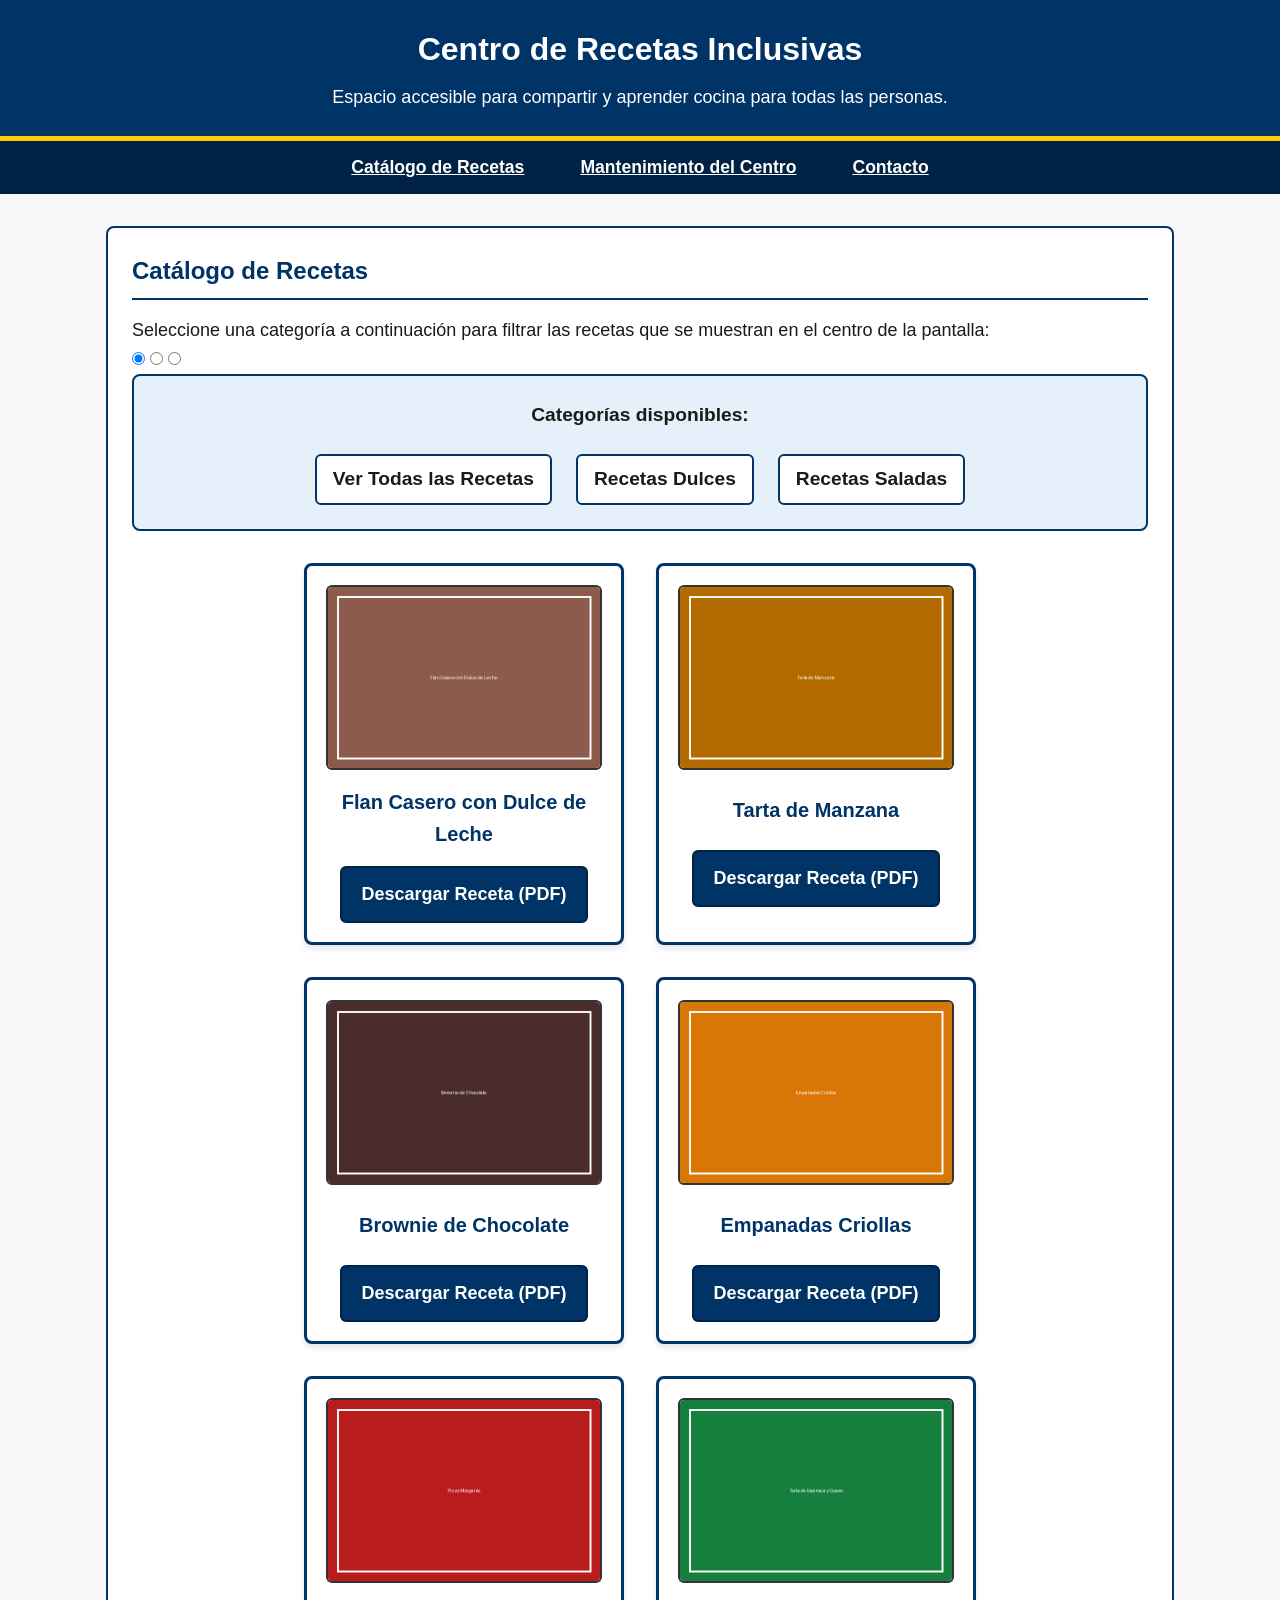
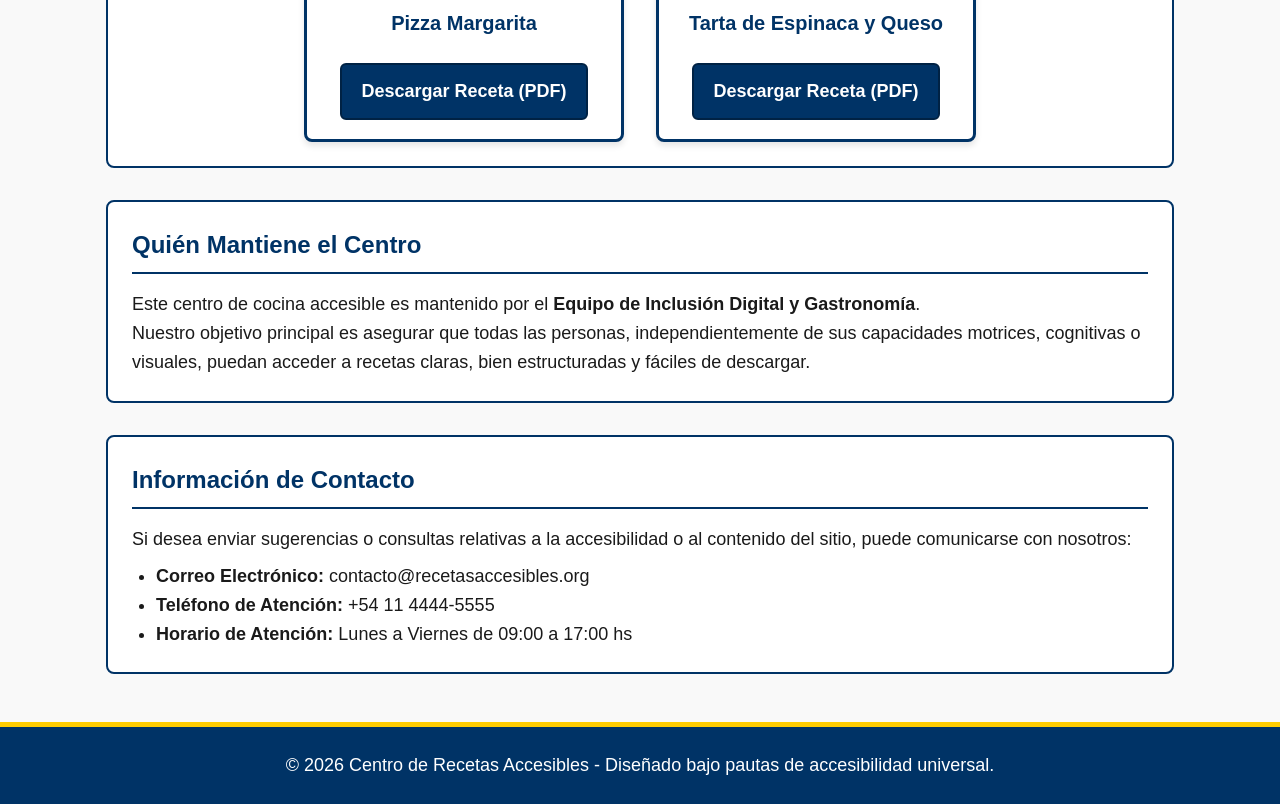
==== commit 84d15703: "nuevos" ====
--- a/index.html
+++ b/index.html
@@ -1,250 +1,144 @@
 <!DOCTYPE html>
 <html lang="es">
 <head>
-<meta charset="UTF-8">
-<meta name="viewport" content="width=device-width, initial-scale=1">
-<title>Catálogo de recetas — El Recetario Accesible</title>
-<meta name="description" content="Explorá recetas dulces y saladas paso a paso, con imagen y PDF descargable para cada una.">
-<link rel="preconnect" href="https://fonts.googleapis.com">
-<link rel="preconnect" href="https://fonts.gstatic.com" crossorigin>
-<link href="https://fonts.googleapis.com/css2?family=Fraunces:opsz,wght@9..144,600;9..144,700&family=Inter:wght@400;500;600;700&display=swap" rel="stylesheet">
-<link rel="stylesheet" href="estilosIA.css">
+    <meta charset="UTF-8">
+    <meta name="viewport" content="width=device-width, initial-scale=1.0">
+    <title>Centro Accesible de Recetas de Cocina</title>
+    <link rel="stylesheet" href="estilosIA.css">
 </head>
 <body>
 
-<a class="enlace-saltar" href="#contenido">Saltar al contenido principal</a>
+    <!-- Encabezado Principal -->
+    <header class="header-main" role="banner">
+        <h1>Centro de Recetas Inclusivas</h1>
+        <p>Espacio accesible para compartir y aprender cocina para todas las personas.</p>
+    </header>
 
-<header class="encabezado">
-  <div class="contenedor encabezado__contenido">
-    <a class="marca" href="index.html">
-      <svg class="marca__icono" width="40" height="40" viewBox="0 0 24 24" fill="none" aria-hidden="true">
-        <path d="M4 10c0-3 2-5 4-6 1 1 1 2 0 3 2-1 3-1 4 0-1 1-1 2 0 3 2-2 4-1 5 1 1 2 0 4-1 5H5c-1-1-1-4-1-6Z" stroke="currentColor" stroke-width="1.6" stroke-linejoin="round"/>
-        <path d="M5 20h14" stroke="currentColor" stroke-width="1.6" stroke-linecap="round"/>
-      </svg>
-      <span class="marca__texto">
-        <span class="marca__nombre">El Recetario Accesible</span>
-        <span class="marca__eslogan">Recetas claras, para todas las mesas</span>
-      </span>
-    </a>
-  </div>
-  <nav class="nav-principal" aria-label="Navegación principal">
-    <div class="contenedor">
-      <ul class="nav-principal__lista">
-        <li><a class="nav-principal__enlace" href="index.html" aria-current="page">Catálogo</a></li>
-        <li><a class="nav-principal__enlace" href="quienes-somos.html">Quiénes somos</a></li>
-        <li><a class="nav-principal__enlace" href="contacto.html">Contacto</a></li>
-      </ul>
-    </div>
-  </nav>
-</header>
+    <!-- Barra de Navegación con enlaces internos -->
+    <nav class="nav-bar" aria-label="Navegación principal">
+        <ul class="nav-list">
+            <li><a href="#catalogo" class="nav-link">Catálogo de Recetas</a></li>
+            <li><a href="#mantenimiento" class="nav-link">Mantenimiento del Centro</a></li>
+            <li><a href="#contacto" class="nav-link">Contacto</a></li>
+        </ul>
+    </nav>
 
-<main id="contenido" class="principal">
+    <!-- Contenido Principal -->
+    <main class="main-container" id="contenido-principal">
 
-  <section class="contenedor hero">
-    <div class="hero__texto">
-      <h1>Un recetario pensado para que todos puedan cocinar</h1>
-      <p>Reunimos recetas dulces y saladas, explicadas paso a paso, con letras grandes y un diseño simple de seguir. Elegí una categoría y descargá la receta completa en PDF para tenerla siempre a mano.</p>
-    </div>
-    <svg class="hero__imagen" viewBox="0 0 220 220" role="img" aria-labelledby="hero-titulo">
-      <title id="hero-titulo">Ilustración de un plato con una cuchara y un tenedor</title>
-      <circle cx="110" cy="110" r="95" fill="#FAE7C4" stroke="#2A2420" stroke-width="4"/>
-      <circle cx="110" cy="110" r="62" fill="#FFFBF4" stroke="#C77A28" stroke-width="4"/>
-      <path d="M70 70v40a10 10 0 0 0 10 10v40M70 70v20M80 70v20M90 70v40" stroke="#276C64" stroke-width="4" stroke-linecap="round" stroke-linejoin="round" fill="none"/>
-      <path d="M140 70v46c0 8-6 12-12 12M140 70v100" stroke="#276C64" stroke-width="4" stroke-linecap="round" stroke-linejoin="round" fill="none"/>
-    </svg>
-  </section>
+        <!-- Sección Catálogo con interacción estática Pure CSS -->
+        <section id="catalogo" class="section-block">
+            <h2 class="section-title">Catálogo de Recetas</h2>
+            
+            <p>Seleccione una categoría a continuación para filtrar las recetas que se muestran en el centro de la pantalla:</p>
 
-  <section class="contenedor seccion" aria-labelledby="catalogo-titulo">
-    <div class="seccion__intro">
-      <h2 id="catalogo-titulo">Catálogo de recetas</h2>
-      <p>Tenemos tres recetas dulces y tres saladas. Usá los botones para mostrar las de la categoría que quieras ver.</p>
-    </div>
+            <!-- Inputs de radio para control estático en CSS -->
+            <input type="radio" id="cat-todas" name="categoria" class="visually-hidden" checked>
+            <input type="radio" id="cat-dulces" name="categoria" class="visually-hidden">
+            <input type="radio" id="cat-saladas" name="categoria" class="visually-hidden">
 
-    <div class="selector-recetas" role="radiogroup" aria-labelledby="selector-leyenda">
-      <p class="selector-recetas__leyenda" id="selector-leyenda">Elegí una categoría</p>
+            <!-- Panel Visually Controllable por Teclado/Mouse -->
+            <div class="filter-container" aria-label="Selección de categoría de recetas">
+                <fieldset style="border:none;">
+                    <legend style="font-weight:bold; font-size: 1.2rem; margin-bottom: 0.5rem;">Categorías disponibles:</legend>
+                    <div class="filter-group">
+                        <label for="cat-todas" class="radio-label">
+                            Ver Todas las Recetas
+                        </label>
+                        <label for="cat-dulces" class="radio-label">
+                            Recetas Dulces
+                        </label>
+                        <label for="cat-saladas" class="radio-label">
+                            Recetas Saladas
+                        </label>
+                    </div>
+                </fieldset>
+            </div>
 
-      <input type="radio" name="categoria" id="filtro-dulces" class="filtro-input" checked>
-      <label for="filtro-dulces" class="filtro-etiqueta filtro-etiqueta--dulce">
-        <svg class="filtro-etiqueta__icono" width="20" height="20" viewBox="0 0 24 24" fill="none" aria-hidden="true">
-          <path d="M12 3c3 4 6 7.5 6 11a6 6 0 1 1-12 0c0-3.5 3-7 6-11Z" stroke="currentColor" stroke-width="1.8" stroke-linejoin="round"/>
-        </svg>
-        Dulces
-      </label>
+            <!-- Grilla centrada de Recetas -->
+            <div class="recipes-grid">
 
-      <input type="radio" name="categoria" id="filtro-saladas" class="filtro-input">
-      <label for="filtro-saladas" class="filtro-etiqueta filtro-etiqueta--salada">
-        <svg class="filtro-etiqueta__icono" width="20" height="20" viewBox="0 0 24 24" fill="none" aria-hidden="true">
-          <path d="M8 10h8l-1 9a2 2 0 0 1-2 2h-2a2 2 0 0 1-2-2l-1-9Z" stroke="currentColor" stroke-width="1.8" stroke-linejoin="round"/>
-          <path d="M9 10c0-3 1.3-6 3-7 1.7 1 3 4 3 7" stroke="currentColor" stroke-width="1.8" stroke-linejoin="round"/>
-        </svg>
-        Saladas
-      </label>
+                <!-- RECETA 1 (Dulce) -->
+                <article class="recipe-card dulce">
+                    <img src="imagenes/receta1.png" alt="Fotografía del Flan Casero con Dulce de Leche servido en un plato" class="recipe-image">
+                    <h3 class="recipe-name">Flan Casero con Dulce de Leche</h3>
+                    <a href="recetarios/receta1.pdf" class="btn-download" download="receta1.pdf" aria-label="Descargar receta completa de Flan Casero en formato PDF">
+                        Descargar Receta (PDF)
+                    </a>
+                </article>
 
-      <section id="panel-dulces" class="panel-recetas" aria-labelledby="panel-dulces-titulo">
-        <h3 class="panel-recetas__titulo" id="panel-dulces-titulo">
-          <svg width="22" height="22" viewBox="0 0 24 24" fill="none" aria-hidden="true">
-            <path d="M12 3c3 4 6 7.5 6 11a6 6 0 1 1-12 0c0-3.5 3-7 6-11Z" stroke="#8F5A1D" stroke-width="1.8" stroke-linejoin="round"/>
-          </svg>
-          Recetas dulces
-        </h3>
+                <!-- RECETA 2 (Dulce) -->
+                <article class="recipe-card dulce">
+                    <img src="imagenes/receta2.png" alt="Fotografía de la Tarta de Manzana dorada al horno" class="recipe-image">
+                    <h3 class="recipe-name">Tarta de Manzana</h3>
+                    <a href="recetarios/receta2.pdf" class="btn-download" download="receta2.pdf" aria-label="Descargar receta completa de Tarta de Manzana en formato PDF">
+                        Descargar Receta (PDF)
+                    </a>
+                </article>
 
-        <div class="grilla-recetas">
+                <!-- RECETA 3 (Dulce) -->
+                <article class="recipe-card dulce">
+                    <img src="imagenes/receta3.png" alt="Fotografía de porciones de Brownie de Chocolate con nueces" class="recipe-image">
+                    <h3 class="recipe-name">Brownie de Chocolate</h3>
+                    <a href="recetarios/receta3.pdf" class="btn-download" download="receta3.pdf" aria-label="Descargar receta completa de Brownie de Chocolate en formato PDF">
+                        Descargar Receta (PDF)
+                    </a>
+                </article>
 
-          <article class="receta receta--dulce">
-            <div class="receta__imagen-envoltorio">
-              <img class="receta__imagen" src="imagenes/receta1.png" alt="Flan casero desmoldado en un plato, bañado en caramelo líquido">
+                <!-- RECETA 4 (Salada) -->
+                <article class="recipe-card salada">
+                    <img src="imagenes/receta4.png" alt="Fotografía de Empanadas Criollas horneadas" class="recipe-image">
+                    <h3 class="recipe-name">Empanadas Criollas</h3>
+                    <a href="recetarios/receta4.pdf" class="btn-download" download="receta4.pdf" aria-label="Descargar receta completa de Empanadas Criollas en formato PDF">
+                        Descargar Receta (PDF)
+                    </a>
+                </article>
+
+                <!-- RECETA 5 (Salada) -->
+                <article class="recipe-card salada">
+                    <img src="imagenes/receta5.png" alt="Fotografía de Pizza Margarita con queso y albahaca" class="recipe-image">
+                    <h3 class="recipe-name">Pizza Margarita</h3>
+                    <a href="recetarios/receta5.pdf" class="btn-download" download="receta5.pdf" aria-label="Descargar receta completa de Pizza Margarita en formato PDF">
+                        Descargar Receta (PDF)
+                    </a>
+                </article>
+
+                <!-- RECETA 6 (Salada) -->
+                <article class="recipe-card salada">
+                    <img src="imagenes/receta6.png" alt="Fotografía de Tarta de Espinaca y Queso cortada en porción" class="recipe-image">
+                    <h3 class="recipe-name">Tarta de Espinaca y Queso</h3>
+                    <a href="recetarios/receta6.pdf" class="btn-download" download="receta6.pdf" aria-label="Descargar receta completa de Tarta de Espinaca en formato PDF">
+                        Descargar Receta (PDF)
+                    </a>
+                </article>
+
             </div>
-            <div class="receta__cuerpo">
-              <p class="receta__etiqueta">Dulce</p>
-              <h4 class="receta__nombre">Flan casero con caramelo</h4>
-              <ul class="receta__datos">
-                <li class="receta__dato">6 porciones</li>
-                <li class="receta__dato">1 h 15 min</li>
-              </ul>
-              <a class="receta__descarga" href="recetarios/receta1.pdf" download>
-                <svg width="18" height="18" viewBox="0 0 24 24" fill="none" aria-hidden="true">
-                  <path d="M12 3v13m0 0-5-5m5 5 5-5M5 20h14" stroke="currentColor" stroke-width="2" stroke-linecap="round" stroke-linejoin="round"/>
-                </svg>
-                Descargar receta de flan en PDF
-              </a>
-            </div>
-          </article>
+        </section>
 
-          <article class="receta receta--dulce">
-            <div class="receta__imagen-envoltorio">
-              <img class="receta__imagen" src="imagenes/receta2.png" alt="Tres alfajores de maicena apilados, rellenos con dulce de leche y espolvoreados con azúcar impalpable">
-            </div>
-            <div class="receta__cuerpo">
-              <p class="receta__etiqueta">Dulce</p>
-              <h4 class="receta__nombre">Alfajores de maicena</h4>
-              <ul class="receta__datos">
-                <li class="receta__dato">12 alfajores</li>
-                <li class="receta__dato">50 min + reposo</li>
-              </ul>
-              <a class="receta__descarga" href="recetarios/receta2.pdf" download>
-                <svg width="18" height="18" viewBox="0 0 24 24" fill="none" aria-hidden="true">
-                  <path d="M12 3v13m0 0-5-5m5 5 5-5M5 20h14" stroke="currentColor" stroke-width="2" stroke-linecap="round" stroke-linejoin="round"/>
-                </svg>
-                Descargar receta de alfajores en PDF
-              </a>
-            </div>
-          </article>
+        <!-- Sección Información de Mantenimiento -->
+        <section id="mantenimiento" class="section-block">
+            <h2 class="section-title">Quién Mantiene el Centro</h2>
+            <p>Este centro de cocina accesible es mantenido por el <strong>Equipo de Inclusión Digital y Gastronomía</strong>.</p>
+            <p>Nuestro objetivo principal es asegurar que todas las personas, independientemente de sus capacidades motrices, cognitivas o visuales, puedan acceder a recetas claras, bien estructuradas y fáciles de descargar.</p>
+        </section>
 
-          <article class="receta receta--dulce">
-            <div class="receta__imagen-envoltorio">
-              <img class="receta__imagen" src="imagenes/receta3.png" alt="Tarta de manzana con láminas de manzana acomodadas en forma de abanico">
-            </div>
-            <div class="receta__cuerpo">
-              <p class="receta__etiqueta">Dulce</p>
-              <h4 class="receta__nombre">Tarta de manzana</h4>
-              <ul class="receta__datos">
-                <li class="receta__dato">8 porciones</li>
-                <li class="receta__dato">1 h 10 min</li>
-              </ul>
-              <a class="receta__descarga" href="recetarios/receta3.pdf" download>
-                <svg width="18" height="18" viewBox="0 0 24 24" fill="none" aria-hidden="true">
-                  <path d="M12 3v13m0 0-5-5m5 5 5-5M5 20h14" stroke="currentColor" stroke-width="2" stroke-linecap="round" stroke-linejoin="round"/>
-                </svg>
-                Descargar receta de tarta de manzana en PDF
-              </a>
-            </div>
-          </article>
+        <!-- Sección Información de Contacto -->
+        <section id="contacto" class="section-block">
+            <h2 class="section-title">Información de Contacto</h2>
+            <p>Si desea enviar sugerencias o consultas relativas a la accesibilidad o al contenido del sitio, puede comunicarse con nosotros:</p>
+            <ul style="margin-top: 0.5rem; margin-left: 1.5rem;">
+                <li><strong>Correo Electrónico:</strong> contacto@recetasaccesibles.org</li>
+                <li><strong>Teléfono de Atención:</strong> +54 11 4444-5555</li>
+                <li><strong>Horario de Atención:</strong> Lunes a Viernes de 09:00 a 17:00 hs</li>
+            </ul>
+        </section>
 
-        </div>
-      </section>
+    </main>
 
-      <section id="panel-saladas" class="panel-recetas" aria-labelledby="panel-saladas-titulo">
-        <h3 class="panel-recetas__titulo" id="panel-saladas-titulo">
-          <svg width="22" height="22" viewBox="0 0 24 24" fill="none" aria-hidden="true">
-            <path d="M8 10h8l-1 9a2 2 0 0 1-2 2h-2a2 2 0 0 1-2-2l-1-9Z" stroke="#163F3A" stroke-width="1.8" stroke-linejoin="round"/>
-            <path d="M9 10c0-3 1.3-6 3-7 1.7 1 3 4 3 7" stroke="#163F3A" stroke-width="1.8" stroke-linejoin="round"/>
-          </svg>
-          Recetas saladas
-        </h3>
-
-        <div class="grilla-recetas">
-
-          <article class="receta receta--salada">
-            <div class="receta__imagen-envoltorio">
-              <img class="receta__imagen" src="imagenes/receta4.png" alt="Tres empanadas de carne con el repulgue trenzado a la vista, servidas en un plato">
-            </div>
-            <div class="receta__cuerpo">
-              <p class="receta__etiqueta">Salada</p>
-              <h4 class="receta__nombre">Empanadas de carne</h4>
-              <ul class="receta__datos">
-                <li class="receta__dato">18 empanadas</li>
-                <li class="receta__dato">1 h 30 min</li>
-              </ul>
-              <a class="receta__descarga" href="recetarios/receta4.pdf" download>
-                <svg width="18" height="18" viewBox="0 0 24 24" fill="none" aria-hidden="true">
-                  <path d="M12 3v13m0 0-5-5m5 5 5-5M5 20h14" stroke="currentColor" stroke-width="2" stroke-linecap="round" stroke-linejoin="round"/>
-                </svg>
-                Descargar receta de empanadas en PDF
-              </a>
-            </div>
-          </article>
-
-          <article class="receta receta--salada">
-            <div class="receta__imagen-envoltorio">
-              <img class="receta__imagen" src="imagenes/receta5.png" alt="Tarta de verduras vista desde arriba, con trozos de verduras de colores sobre la masa">
-            </div>
-            <div class="receta__cuerpo">
-              <p class="receta__etiqueta">Salada</p>
-              <h4 class="receta__nombre">Tarta de verduras</h4>
-              <ul class="receta__datos">
-                <li class="receta__dato">6 porciones</li>
-                <li class="receta__dato">55 min</li>
-              </ul>
-              <a class="receta__descarga" href="recetarios/receta5.pdf" download>
-                <svg width="18" height="18" viewBox="0 0 24 24" fill="none" aria-hidden="true">
-                  <path d="M12 3v13m0 0-5-5m5 5 5-5M5 20h14" stroke="currentColor" stroke-width="2" stroke-linecap="round" stroke-linejoin="round"/>
-                </svg>
-                Descargar receta de tarta de verduras en PDF
-              </a>
-            </div>
-          </article>
-
-          <article class="receta receta--salada">
-            <div class="receta__imagen-envoltorio">
-              <img class="receta__imagen" src="imagenes/receta6.png" alt="Milanesa a la napolitana gratinada, con salsa de tomate y queso derretido por encima">
-            </div>
-            <div class="receta__cuerpo">
-              <p class="receta__etiqueta">Salada</p>
-              <h4 class="receta__nombre">Milanesas a la napolitana</h4>
-              <ul class="receta__datos">
-                <li class="receta__dato">4 porciones</li>
-                <li class="receta__dato">45 min</li>
-              </ul>
-              <a class="receta__descarga" href="recetarios/receta6.pdf" download>
-                <svg width="18" height="18" viewBox="0 0 24 24" fill="none" aria-hidden="true">
-                  <path d="M12 3v13m0 0-5-5m5 5 5-5M5 20h14" stroke="currentColor" stroke-width="2" stroke-linecap="round" stroke-linejoin="round"/>
-                </svg>
-                Descargar receta de milanesa napolitana en PDF
-              </a>
-            </div>
-          </article>
-
-        </div>
-      </section>
-
-    </div>
-  </section>
-
-</main>
-
-<footer class="pie">
-  <div class="contenedor pie__contenido">
-    <div>
-      <p class="pie__nombre">El Recetario Accesible</p>
-      <p class="pie__texto">Un recetario estático, liviano y pensado para leerse cómodamente en cualquier dispositivo.</p>
-    </div>
-    <ul class="pie__enlaces">
-      <li><a href="index.html">Catálogo</a></li>
-      <li><a href="quienes-somos.html">Quiénes somos</a></li>
-      <li><a href="contacto.html">Contacto</a></li>
-    </ul>
-  </div>
-</footer>
+    <!-- Pie de Página -->
+    <footer class="footer-main">
+        <p>&copy; 2026 Centro de Recetas Accesibles - Diseñado bajo pautas de accesibilidad universal.</p>
+    </footer>
 
 </body>
 </html>
--- a/estilosIA.css
+++ b/estilosIA.css
@@ -1,600 +1,235 @@
-/* =========================================================
-   El Recetario Accesible — estilosIA.css
-   Hoja de estilos única del sitio.
-   ========================================================= */
-
-/* ---------- 1. Tokens de diseño ---------- */
-:root {
-  /* Colores base */
-  --color-fondo: #FBF7EF;
-  --color-superficie: #FFFBF4;
-  --color-tinta: #2A2420;
-  --color-tinta-suave: #55493F;
-  --color-borde: #2A2420;
-  --color-borde-suave: #D8CEBB;
-
-  /* Marca / navegación */
-  --color-marca: #1F4B48;
-  --color-marca-oscuro: #163632;
-  --color-sobre-marca: #FFFBF4;
-
-  /* Categoría Dulce (ámbar) — el tono claro solo se usa como relleno,
-     nunca como texto, para mantener el contraste. */
-  --color-dulce: #C77A28;
-  --color-dulce-oscuro: #8F5A1D;
-  --color-dulce-fondo: #FAE7C4;
-  --color-dulce-fondo-suave: #FCF1DD;
-
-  /* Categoría Salada (verde azulado) */
-  --color-salada: #276C64;
-  --color-salada-oscuro: #163F3A;
-  --color-salada-fondo: #D6E9E3;
-  --color-salada-fondo-suave: #E9F3F0;
-
-  /* Foco y enlaces */
-  --color-foco: #1B4B91;
-  --color-enlace: #1B4B91;
-  --color-enlace-visitado: #5B3A8E;
-
-  /* Tipografía */
-  --fuente-titulos: "Fraunces", Georgia, "Times New Roman", serif;
-  --fuente-texto: "Inter", "Segoe UI", Helvetica, Arial, sans-serif;
-
-  /* Escala espacial */
-  --espacio-xs: 0.5rem;
-  --espacio-s: 0.85rem;
-  --espacio-m: 1.5rem;
-  --espacio-l: 2.5rem;
-  --espacio-xl: 4rem;
-
-  /* Bordes y sombras (sombra dura, sin desenfoque: parte de la identidad visual) */
-  --radio-borde: 3px;
-  --sombra-dura: 7px 7px 0 var(--color-tinta);
-  --grosor-borde: 2px;
-  --grosor-borde-grueso: 3px;
-
-  --ancho-contenido: 74rem;
-  --ancho-lectura: 42rem;
-}
-
-/* ---------- 2. Reinicio simple y accesible ---------- */
-*, *::before, *::after { box-sizing: border-box; }
-
-html {
-  /* Sin tamaño fijo en px: respeta el zoom y la configuración del usuario */
-  font-size: 100%;
-  scroll-behavior: smooth;
-}
-
-@media (prefers-reduced-motion: reduce) {
-  html { scroll-behavior: auto; }
-  *, *::before, *::after {
-    animation-duration: 0.001ms !important;
-    animation-iteration-count: 1 !important;
-    transition-duration: 0.001ms !important;
-    scroll-behavior: auto !important;
-  }
+/* 
+   estilosIA.css
+   Diseño Accesible y Responsivo para Centro de Recetas
+   Paleta accesible: Azul Marino Oscuro (#003366), Amarillo Cálido (#FFCC00), Fondo (#F9F9F9), Texto (#1A1A1A)
+*/
+
+/* Reset e Identificación Global */
+* {
+    box-sizing: border-box;
+    margin: 0;
+    padding: 0;
 }
 
 body {
-  margin: 0;
-  background-color: var(--color-fondo);
-  background-image:
-    repeating-linear-gradient(
-      to bottom,
-      transparent 0,
-      transparent 2.15rem,
-      var(--color-borde-suave) 2.15rem,
-      var(--color-borde-suave) calc(2.15rem + 1px)
-    );
-  background-attachment: local;
-  color: var(--color-tinta);
-  font-family: var(--fuente-texto);
-  font-size: 1.0625rem;
-  line-height: 1.6;
-  min-height: 100vh;
-  display: flex;
-  flex-direction: column;
-}
-
-img { max-width: 100%; display: block; }
-
-h1, h2, h3, h4 {
-  font-family: var(--fuente-titulos);
-  color: var(--color-tinta);
-  line-height: 1.15;
-  font-weight: 600;
-  margin: 0 0 var(--espacio-s);
-}
-
-h1 { font-size: clamp(2rem, 1.5rem + 2vw, 3.1rem); font-weight: 700; }
-h2 { font-size: clamp(1.4rem, 1.2rem + 1vw, 1.9rem); }
-h3 { font-size: 1.2rem; }
-
-p { margin: 0 0 var(--espacio-m); }
-
-a {
-  color: var(--color-enlace);
-  text-decoration-thickness: 2px;
-  text-underline-offset: 3px;
-}
-a:visited { color: var(--color-enlace-visitado); }
-a:hover { text-decoration-thickness: 3px; }
-
-ul, ol { padding-left: 1.3rem; }
-li { margin-bottom: var(--espacio-xs); }
-
-/* ---------- 3. Foco visible en todo el sitio ---------- */
-a:focus-visible,
-button:focus-visible,
-input:focus-visible,
-.filtro-input:focus-visible + .filtro-etiqueta,
-[tabindex]:focus-visible {
-  outline: 3px solid var(--color-foco);
-  outline-offset: 3px;
-  border-radius: 2px;
-}
-
-/* ---------- 4. Utilidades ---------- */
-.visualmente-oculto {
-  position: absolute;
-  width: 1px;
-  height: 1px;
-  padding: 0;
-  margin: -1px;
-  overflow: hidden;
-  clip: rect(0, 0, 0, 0);
-  white-space: nowrap;
-  border: 0;
-}
-
-.enlace-saltar {
-  position: absolute;
-  left: var(--espacio-m);
-  top: -4rem;
-  background: var(--color-marca);
-  color: var(--color-sobre-marca);
-  padding: 0.85rem 1.3rem;
-  border-radius: var(--radio-borde);
-  font-weight: 600;
-  z-index: 100;
-  transition: top 0.15s ease-out;
-}
-.enlace-saltar:focus {
-  top: var(--espacio-m);
-}
-
-.contenedor {
-  width: 100%;
-  max-width: var(--ancho-contenido);
-  margin-inline: auto;
-  padding-inline: var(--espacio-m);
-}
-
-/* ---------- 5. Encabezado ---------- */
-.encabezado {
-  background-color: var(--color-marca);
-  color: var(--color-sobre-marca);
-  border-bottom: 6px solid var(--color-dulce);
-}
-
-.encabezado__contenido {
-  padding-block: var(--espacio-m);
-  display: flex;
-  flex-wrap: wrap;
-  align-items: center;
-  gap: var(--espacio-m);
-  justify-content: space-between;
-}
-
-.marca {
-  display: flex;
-  align-items: center;
-  gap: 0.75rem;
-  text-decoration: none;
-  color: var(--color-sobre-marca);
-}
-.marca:visited { color: var(--color-sobre-marca); }
-
-.marca__icono {
-  flex-shrink: 0;
-}
-
-.marca__texto {
-  display: flex;
-  flex-direction: column;
-}
-
-.marca__nombre {
-  font-family: var(--fuente-titulos);
-  font-size: 1.5rem;
-  font-weight: 700;
-  line-height: 1.1;
-}
-
-.marca__eslogan {
-  font-size: 0.95rem;
-  color: #DCE9E6;
-  font-family: var(--fuente-texto);
-}
-
-/* ---------- 6. Navegación ---------- */
-.nav-principal {
-  background-color: var(--color-marca-oscuro);
-}
-
-.nav-principal__lista {
-  list-style: none;
-  margin: 0;
-  padding: 0;
-  display: flex;
-  flex-wrap: wrap;
-}
-
-.nav-principal__enlace {
-  display: block;
-  color: var(--color-sobre-marca);
-  text-decoration: none;
-  font-weight: 600;
-  padding: 1rem 1.35rem;
-  min-height: 44px;
-  border-bottom: 4px solid transparent;
-}
-
-.nav-principal__enlace:visited { color: var(--color-sobre-marca); }
-
-.nav-principal__enlace:hover {
-  background-color: rgba(255, 251, 244, 0.12);
-}
-
-.nav-principal__enlace[aria-current="page"] {
-  border-bottom-color: var(--color-dulce);
-  background-color: rgba(255, 251, 244, 0.08);
-}
-
-.nav-principal__enlace:focus-visible {
-  outline-offset: -3px;
-}
-
-/* ---------- 7. Estructura principal ---------- */
-.principal {
-  flex: 1;
-}
-
-.seccion {
-  padding-block: var(--espacio-l);
-}
-
-.seccion__intro {
-  max-width: var(--ancho-lectura);
-}
-
-/* ---------- 8. Héroe del catálogo ---------- */
-.hero {
-  display: flex;
-  flex-wrap: wrap;
-  align-items: center;
-  gap: var(--espacio-l);
-  padding-block: var(--espacio-l);
-}
-
-.hero__texto {
-  flex: 1 1 26rem;
-  max-width: var(--ancho-lectura);
-}
-
-.hero__imagen {
-  flex: 1 1 16rem;
-  max-width: 22rem;
-  margin-inline: auto;
-}
-
-/* ---------- 9. Selector de categoría (radio buttons) ---------- */
-.selector-recetas {
-  display: flex;
-  flex-wrap: wrap;
-  align-items: flex-start;
-  gap: var(--espacio-s) var(--espacio-m);
-  margin-top: var(--espacio-m);
-}
-
-.selector-recetas__leyenda {
-  flex-basis: 100%;
-  font-weight: 700;
-  font-family: var(--fuente-titulos);
-  font-size: 1.1rem;
-  margin-bottom: 0.2rem;
-}
-
-.filtro-input {
-  position: absolute;
-  width: 1px;
-  height: 1px;
-  padding: 0;
-  margin: -1px;
-  overflow: hidden;
-  clip: rect(0, 0, 0, 0);
-  white-space: nowrap;
-  border: 0;
-}
-
-.filtro-etiqueta {
-  display: inline-flex;
-  align-items: center;
-  gap: 0.6rem;
-  cursor: pointer;
-  padding: 0.85rem 1.4rem;
-  min-height: 44px;
-  border: var(--grosor-borde-grueso) solid var(--color-tinta);
-  border-radius: var(--radio-borde);
-  background-color: var(--color-superficie);
-  font-weight: 600;
-  font-size: 1.02rem;
-  user-select: none;
-}
-
-.filtro-etiqueta__icono { flex-shrink: 0; }
-
-.filtro-input:checked + .filtro-etiqueta {
-  color: var(--color-sobre-marca);
-}
-
-#filtro-dulces:checked + .filtro-etiqueta {
-  background-color: var(--color-dulce-oscuro);
-  border-color: var(--color-dulce-oscuro);
-}
-
-#filtro-saladas:checked + .filtro-etiqueta {
-  background-color: var(--color-salada-oscuro);
-  border-color: var(--color-salada-oscuro);
-}
-
-.filtro-etiqueta:hover {
-  background-color: var(--color-borde-suave);
-}
-.filtro-input:checked + .filtro-etiqueta:hover {
-  filter: brightness(1.08);
-}
-
-/* Texto de estado (marcado/no marcado), leído además del color */
-.filtro-etiqueta__estado {
-  font-size: 0.85rem;
-  font-weight: 400;
-  opacity: 0.85;
-}
-
-/* ---------- 10. Paneles de recetas por categoría ---------- */
-.panel-recetas {
-  flex-basis: 100%;
-  display: none;
-  margin-top: var(--espacio-l);
-}
-
-#filtro-dulces:checked ~ #panel-dulces { display: block; }
-#filtro-saladas:checked ~ #panel-saladas { display: block; }
-
-.panel-recetas__titulo {
-  display: flex;
-  align-items: center;
-  gap: 0.6rem;
-  margin-bottom: var(--espacio-m);
-}
-
-.grilla-recetas {
-  display: grid;
-  grid-template-columns: repeat(auto-fit, minmax(16rem, 1fr));
-  gap: var(--espacio-l) var(--espacio-m);
-}
-
-/* ---------- 11. Tarjeta de receta ---------- */
-.receta {
-  border: var(--grosor-borde-grueso) solid var(--color-borde);
-  border-radius: var(--radio-borde);
-  background-color: var(--color-superficie);
-  box-shadow: var(--sombra-dura);
-  display: flex;
-  flex-direction: column;
-  overflow: hidden;
-}
-
-.receta--dulce { box-shadow: 7px 7px 0 var(--color-dulce-oscuro); }
-.receta--salada { box-shadow: 7px 7px 0 var(--color-salada-oscuro); }
-
-.receta__imagen-envoltorio {
-  border-bottom: var(--grosor-borde-grueso) solid var(--color-borde);
-  background-color: var(--color-borde-suave);
-}
-
-.receta__imagen {
-  width: 100%;
-  aspect-ratio: 4 / 3;
-  object-fit: cover;
-}
-
-.receta__cuerpo {
-  padding: var(--espacio-m);
-  display: flex;
-  flex-direction: column;
-  gap: var(--espacio-xs);
-  flex: 1;
-}
-
-.receta__etiqueta {
-  display: inline-flex;
-  align-self: flex-start;
-  align-items: center;
-  gap: 0.4rem;
-  font-size: 0.82rem;
-  font-weight: 700;
-  padding: 0.25rem 0.65rem;
-  border-radius: 999px;
-  border: 1.5px solid currentColor;
-}
-
-.receta--dulce .receta__etiqueta { color: var(--color-dulce-oscuro); background-color: var(--color-dulce-fondo-suave); }
-.receta--salada .receta__etiqueta { color: var(--color-salada-oscuro); background-color: var(--color-salada-fondo-suave); }
-
-.receta__nombre {
-  margin: 0.2rem 0 0;
-  font-size: 1.25rem;
-}
-
-.receta__datos {
-  display: flex;
-  flex-wrap: wrap;
-  gap: 0.5rem;
-  margin: 0 0 var(--espacio-xs);
-  padding: 0;
-  list-style: none;
-}
-
-.receta__dato {
-  font-size: 0.88rem;
-  color: var(--color-tinta-suave);
-  background-color: var(--color-fondo);
-  border: 1.5px solid var(--color-borde-suave);
-  border-radius: var(--radio-borde);
-  padding: 0.2rem 0.55rem;
-}
-
-.receta__descarga {
-  margin-top: auto;
-  display: inline-flex;
-  align-items: center;
-  gap: 0.55rem;
-  align-self: flex-start;
-  padding: 0.75rem 1.1rem;
-  min-height: 44px;
-  border: var(--grosor-borde) solid var(--color-tinta);
-  border-radius: var(--radio-borde);
-  background-color: var(--color-tinta);
-  color: var(--color-superficie);
-  font-weight: 700;
-  text-decoration: none;
-}
-
-.receta__descarga:visited { color: var(--color-superficie); }
-
-.receta__descarga:hover {
-  background-color: var(--color-marca);
-  border-color: var(--color-marca);
-}
-
-.receta__descarga svg { flex-shrink: 0; }
-
-/* ---------- 12. Tarjetas informativas (quiénes somos / contacto) ---------- */
-.tarjeta-info {
-  border: var(--grosor-borde-grueso) solid var(--color-borde);
-  border-radius: var(--radio-borde);
-  background-color: var(--color-superficie);
-  padding: var(--espacio-m) var(--espacio-l);
-  box-shadow: var(--sombra-dura);
-  max-width: var(--ancho-lectura);
-}
-
-.lista-contacto {
-  list-style: none;
-  padding: 0;
-  margin: 0;
-  display: flex;
-  flex-direction: column;
-  gap: var(--espacio-m);
-}
-
-.lista-contacto__item {
-  display: flex;
-  gap: 0.85rem;
-  align-items: flex-start;
-}
-
-.lista-contacto__icono {
-  flex-shrink: 0;
-  margin-top: 0.15rem;
-}
-
-.lista-contacto dt {
-  font-weight: 700;
-  font-family: var(--fuente-titulos);
-}
-.lista-contacto dd {
-  margin: 0.15rem 0 0;
-  color: var(--color-tinta-suave);
-}
-
-.valores {
-  display: grid;
-  grid-template-columns: repeat(auto-fit, minmax(15rem, 1fr));
-  gap: var(--espacio-m);
-  margin-top: var(--espacio-l);
-}
-
-.valor {
-  border: var(--grosor-borde) solid var(--color-borde-suave);
-  border-left: 6px solid var(--color-salada);
-  background-color: var(--color-salada-fondo-suave);
-  padding: var(--espacio-m);
-  border-radius: var(--radio-borde);
-}
-
-.valor:nth-child(2) { border-left-color: var(--color-dulce); background-color: var(--color-dulce-fondo-suave); }
-.valor:nth-child(3) { border-left-color: var(--color-marca); background-color: #E4EDEC; }
-
-.valor h3 { margin-bottom: 0.4rem; }
-.valor p { margin: 0; color: var(--color-tinta-suave); }
-
-/* ---------- 13. Pie de página ---------- */
-.pie {
-  background-color: var(--color-marca-oscuro);
-  color: var(--color-sobre-marca);
-  margin-top: var(--espacio-xl);
-}
-
-.pie__contenido {
-  padding-block: var(--espacio-l);
-  display: flex;
-  flex-wrap: wrap;
-  justify-content: space-between;
-  gap: var(--espacio-m);
-}
-
-.pie__nombre {
-  font-family: var(--fuente-titulos);
-  font-size: 1.2rem;
-  font-weight: 700;
-  margin-bottom: 0.3rem;
-}
-
-.pie__texto { color: #DCE9E6; max-width: 30rem; }
-
-.pie__enlaces {
-  list-style: none;
-  margin: 0;
-  padding: 0;
-  display: flex;
-  flex-direction: column;
-  gap: 0.5rem;
-}
-
-.pie__enlaces a { color: var(--color-sobre-marca); }
-.pie__enlaces a:visited { color: var(--color-sobre-marca); }
-
-/* ---------- 14. Responsivo ---------- */
-@media (max-width: 40rem) {
-  .encabezado__contenido { flex-direction: column; align-items: flex-start; }
-  .nav-principal__lista { flex-direction: column; }
-  .nav-principal__enlace { width: 100%; }
-  .hero { flex-direction: column; }
-  .tarjeta-info { padding: var(--espacio-m); }
-}
-
-@media (min-width: 40.01rem) {
-  .seccion { padding-block: var(--espacio-xl); }
-}
-
-/* ---------- 15. Alto contraste / modo oscuro del sistema ---------- */
-@media (prefers-contrast: more) {
-  :root {
-    --color-borde-suave: #8A8072;
-  }
-  .receta, .tarjeta-info { box-shadow: none; outline: 2px solid var(--color-tinta); }
-}
+    font-family: Arial, Helvetica, sans-serif;
+    line-height: 1.6;
+    background-color: #f9f9f9;
+    color: #1a1a1a;
+    font-size: 18px; /* Tamaño accesible para fácil lectura */
+}
+
+/* Indicadores de Foco para Discapacidades Motrices / Navegación por Teclado */
+a:focus, button:focus, input:focus, select:focus, summary:focus {
+    outline: 4px solid #ffcc00 !important;
+    outline-offset: 3px !important;
+}
+
+/* Encabezado Principal */
+.header-main {
+    background-color: #003366;
+    color: #ffffff;
+    padding: 1.5rem 1rem;
+    text-align: center;
+    border-bottom: 5px solid #ffcc00;
+}
+
+.header-main h1 {
+    font-size: 2rem;
+    margin-bottom: 0.5rem;
+}
+
+/* Barra de Navegación */
+.nav-bar {
+    background-color: #002244;
+    padding: 0.75rem;
+}
+
+.nav-list {
+    list-style: none;
+    display: flex;
+    justify-content: center;
+    flex-wrap: wrap;
+    gap: 1.5rem;
+}
+
+.nav-link {
+    color: #ffffff;
+    text-decoration: underline;
+    font-weight: bold;
+    font-size: 1.1rem;
+    padding: 0.5rem 1rem;
+    border-radius: 4px;
+}
+
+.nav-link:hover {
+    background-color: #ffcc00;
+    color: #002244;
+    text-decoration: none;
+}
+
+/* Contenido Principal */
+.main-container {
+    max-width: 1100px;
+    margin: 2rem auto;
+    padding: 0 1rem;
+}
+
+.section-block {
+    background-color: #ffffff;
+    border: 2px solid #003366;
+    border-radius: 8px;
+    padding: 1.5rem;
+    margin-bottom: 2rem;
+}
+
+.section-title {
+    color: #003366;
+    font-size: 1.5rem;
+    margin-bottom: 1rem;
+    border-bottom: 2px solid #003366;
+    padding-bottom: 0.5rem;
+}
+
+/* Controles de Filtrado Estático */
+.filter-container {
+    background-color: #e6f0fa;
+    border: 2px solid #003366;
+    border-radius: 8px;
+    padding: 1.5rem;
+    margin-bottom: 2rem;
+    text-align: center;
+}
+
+.filter-group {
+    margin-top: 1rem;
+    display: flex;
+    justify-content: center;
+    gap: 1.5rem;
+    flex-wrap: wrap;
+}
+
+.radio-label {
+    font-weight: bold;
+    font-size: 1.2rem;
+    cursor: pointer;
+    padding: 0.5rem 1rem;
+    background-color: #ffffff;
+    border: 2px solid #003366;
+    border-radius: 6px;
+    display: flex;
+    align-items: center;
+    gap: 0.5rem;
+}
+
+.radio-label input[type="radio"] {
+    width: 20px;
+    height: 20px;
+    accent-color: #003366;
+}
+
+/* Cuadrícula de Recetas */
+.recipes-grid {
+    display: flex;
+    flex-wrap: wrap;
+    gap: 2rem;
+    justify-content: center;
+}
+
+/* Tarjeta de Receta Encuadrada */
+.recipe-card {
+    background-color: #ffffff;
+    border: 3px solid #003366; /* Borde específico solicitado */
+    border-radius: 8px;
+    padding: 1.2rem; /* Relleno armónico */
+    width: 100%;
+    max-width: 320px;
+    display: flex;
+    flex-direction: column;
+    align-items: center;
+    text-align: center;
+    box-shadow: 0 4px 6px rgba(0,0,0,0.1);
+}
+
+.recipe-image {
+    width: 100%;
+    height: auto;
+    max-height: 200px;
+    object-fit: cover;
+    border: 2px solid #333333;
+    border-radius: 6px;
+    margin-bottom: 1rem;
+}
+
+.recipe-name {
+    font-size: 1.25rem;
+    color: #003366;
+    margin-bottom: 1rem;
+    min-height: 3rem;
+    display: flex;
+    align-items: center;
+}
+
+.btn-download {
+    display: inline-block;
+    background-color: #003366;
+    color: #ffffff;
+    font-weight: bold;
+    padding: 0.75rem 1.2rem;
+    text-decoration: none;
+    border-radius: 6px;
+    border: 2px solid #002244;
+    transition: background-color 0.2s;
+}
+
+.btn-download:hover {
+    background-color: #ffcc00;
+    color: #002244;
+}
+
+/* Lógica Estática CSS de Selección/Filtrado usando :checked e ~ */
+#cat-todas:checked ~ .recipes-grid .recipe-card {
+    display: flex;
+}
+
+#cat-dulces:checked ~ .recipes-grid .recipe-card {
+    display: none;
+}
+#cat-dulces:checked ~ .recipes-grid .recipe-card.dulce {
+    display: flex;
+}
+
+#cat-saladas:checked ~ .recipes-grid .recipe-card {
+    display: none;
+}
+#cat-saladas:checked ~ .recipes-grid .recipe-card.salada {
+    display: flex;
+}
+
+/* Pie de Página */
+.footer-main {
+    background-color: #003366;
+    color: #ffffff;
+    text-align: center;
+    padding: 1.5rem 1rem;
+    margin-top: 3rem;
+    border-top: 5px solid #ffcc00;
+}
+
+/* Adaptabilidad Responsiva */
+@media (max-width: 768px) {
+    .nav-list {
+        flex-direction: column;
+        align-items: center;
+        gap: 0.5rem;
+    }
+    
+    .filter-group {
+        flex-direction: column;
+        align-items: stretch;
+    }
+    
+    .recipe-card {
+        max-width: 100%;
+    }
+}
